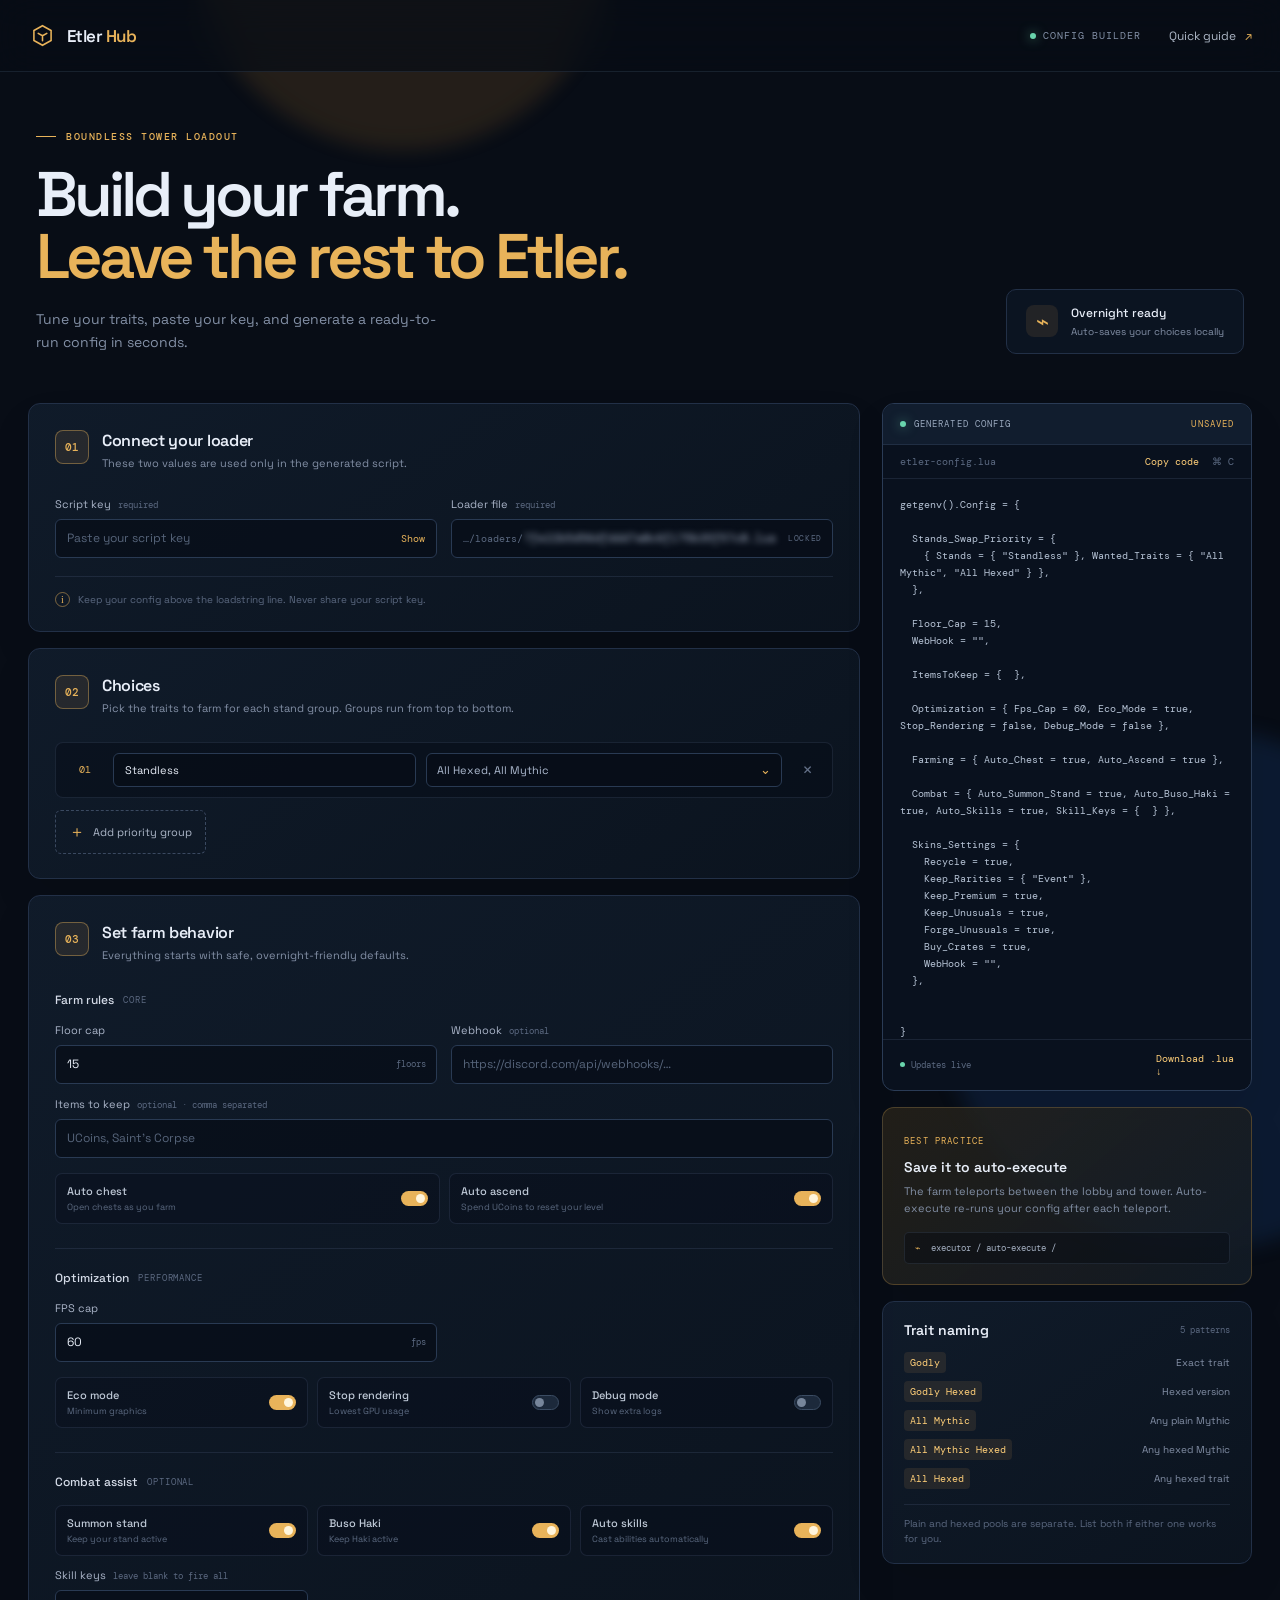
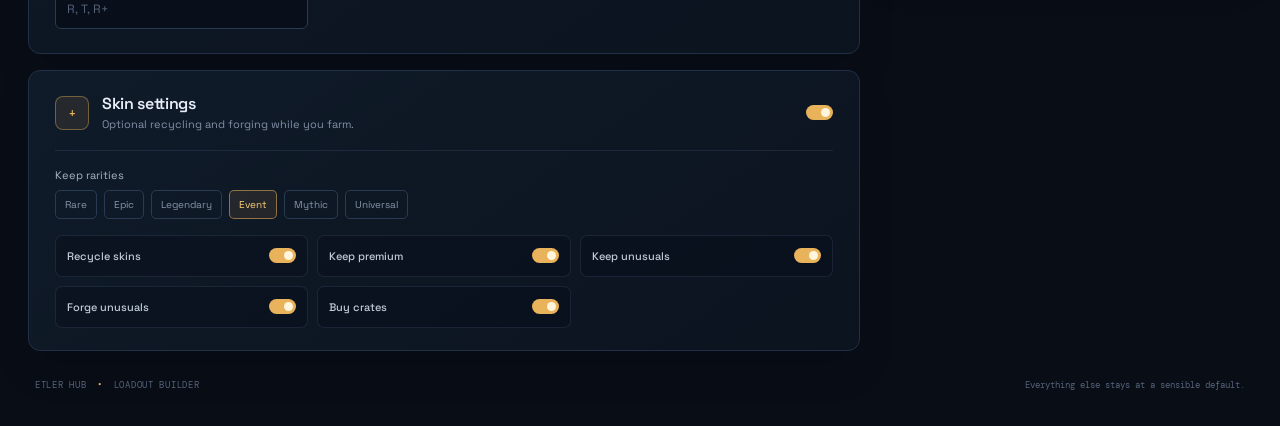
==== index.html @ 8c2c0290 "Add files via upload" ====
<!doctype html>
<html lang="en">
  <head>
    <meta charset="UTF-8" />
    <meta name="viewport" content="width=device-width, initial-scale=1.0" />
    <meta name="theme-color" content="#080d16" />
    <link rel="icon" href="data:image/svg+xml,%3Csvg xmlns='http://www.w3.org/2000/svg' viewBox='0 0 32 32'%3E%3Crect width='32' height='32' rx='8' fill='%23080d16'/%3E%3Cpath d='M16 4 27 10v12L16 28 5 22V10L16 4Z' fill='none' stroke='%23e8b35a' stroke-width='2'/%3E%3C/svg%3E" />
    <title>Etler Hub</title>
    <link rel="stylesheet" href="styles.css" />
  </head>
  <body>
    <div class="ambient ambient-one"></div>
    <div class="ambient ambient-two"></div>

    <header class="topbar">
      <a class="brand" href="#top" aria-label="Etler Hub home">
        <span class="brand-mark" aria-hidden="true">
          <svg viewBox="0 0 32 32" fill="none">
            <path d="M16 3.5 27 9.7v12.6L16 28.5 5 22.3V9.7L16 3.5Z" stroke="currentColor" stroke-width="2"/>
            <path d="m10.5 13.2 5.5 3.1 5.5-3.1M16 16.3v6.4" stroke="currentColor" stroke-width="2" stroke-linecap="round" stroke-linejoin="round"/>
          </svg>
        </span>
        <span>Etler <b>Hub</b></span>
      </a>
      <div class="topbar-right">
        <span class="status-dot"><i></i> CONFIG BUILDER</span>
        <a class="docs-link" href="#guide">Quick guide <span>↗</span></a>
      </div>
    </header>

    <main id="top" class="shell">
      <section class="hero">
        <div>
          <p class="eyebrow"><span></span> BOUNDLESS TOWER LOADOUT</p>
          <h1>Build your farm.<br /><em>Leave the rest to Etler.</em></h1>
          <p class="hero-copy">Tune your traits, paste your key, and generate a ready-to-run config in seconds.</p>
        </div>
        <div class="hero-badge">
          <div class="badge-icon">⌁</div>
          <div><strong>Overnight ready</strong><span>Auto-saves your choices locally</span></div>
        </div>
      </section>

      <div class="workspace-grid">
        <section class="builder-column" aria-label="Configuration builder">
          <div class="panel step-panel">
            <div class="panel-heading">
              <div class="step-number">01</div>
              <div><h2>Connect your loader</h2><p>These two values are used only in the generated script.</p></div>
            </div>
            <div class="field-grid">
              <label class="field">
                <span>Script key <small>required</small></span>
                <div class="input-wrap">
                  <input id="script-key" type="password" placeholder="Paste your script key" autocomplete="off" />
                  <button class="input-action" type="button" id="toggle-key" aria-label="Show script key">Show</button>
                </div>
              </label>
              <label class="field">
                <span>Loader file <small>required</small></span>
                <div class="input-wrap loader-input locked-loader" aria-label="Fixed loader file"><b>…/loaders/</b><span id="loader">7fe22b5d56dfddd7a0c6f175b35f57c0.lua</span><i>LOCKED</i></div>
              </label>
            </div>
            <div class="note-line"><span class="note-icon">i</span> Keep your config above the loadstring line. Never share your script key.</div>
          </div>

          <div class="panel step-panel">
            <div class="panel-heading">
              <div class="step-number">02</div>
              <div><h2>Choices</h2><p>Pick the traits to farm for each stand group. Groups run from top to bottom.</p></div>
            </div>
            <div id="priority-groups" class="priority-groups"></div>
            <button class="add-group" id="add-group" type="button"><span>＋</span> Add priority group</button>
          </div>

          <div class="panel step-panel">
            <div class="panel-heading">
              <div class="step-number">03</div>
              <div><h2>Set farm behavior</h2><p>Everything starts with safe, overnight-friendly defaults.</p></div>
            </div>

            <div class="setting-block">
              <div class="setting-title"><span>Farm rules</span><small>CORE</small></div>
              <div class="compact-fields">
                <label class="field"><span>Floor cap</span><div class="number-input"><input id="floor-cap" type="number" min="0" value="15" /><span>floors</span></div></label>
                <label class="field"><span>Webhook <small>optional</small></span><input id="webhook" type="url" placeholder="https://discord.com/api/webhooks/…" /></label>
              </div>
              <label class="field items-field"><span>Items to keep <small>optional · comma separated</small></span><input id="items-to-keep" type="text" placeholder="UCoins, Saint's Corpse" /></label>
              <div class="toggle-grid">
                <label class="toggle-row"><span><b>Auto chest</b><small>Open chests as you farm</small></span><input id="auto-chest" type="checkbox" checked /><i></i></label>
                <label class="toggle-row"><span><b>Auto ascend</b><small>Spend UCoins to reset your level</small></span><input id="auto-ascend" type="checkbox" checked /><i></i></label>
              </div>
            </div>

            <div class="setting-block split-setting">
              <div class="setting-title"><span>Optimization</span><small>PERFORMANCE</small></div>
              <div class="compact-fields three">
                <label class="field"><span>FPS cap</span><div class="number-input"><input id="fps-cap" type="number" min="1" max="240" value="60" /><span>fps</span></div></label>
              </div>
              <div class="toggle-grid three">
                <label class="toggle-row"><span><b>Eco mode</b><small>Minimum graphics</small></span><input id="eco-mode" type="checkbox" checked /><i></i></label>
                <label class="toggle-row"><span><b>Stop rendering</b><small>Lowest GPU usage</small></span><input id="stop-rendering" type="checkbox" /><i></i></label>
                <label class="toggle-row"><span><b>Debug mode</b><small>Show extra logs</small></span><input id="debug-mode" type="checkbox" /><i></i></label>
              </div>
            </div>

            <div class="setting-block split-setting">
              <div class="setting-title"><span>Combat assist</span><small>OPTIONAL</small></div>
              <div class="toggle-grid three">
                <label class="toggle-row"><span><b>Summon stand</b><small>Keep your stand active</small></span><input id="auto-summon" type="checkbox" checked /><i></i></label>
                <label class="toggle-row"><span><b>Buso Haki</b><small>Keep Haki active</small></span><input id="auto-buso" type="checkbox" checked /><i></i></label>
                <label class="toggle-row"><span><b>Auto skills</b><small>Cast abilities automatically</small></span><input id="auto-skills" type="checkbox" checked /><i></i></label>
              </div>
              <label class="field skill-keys"><span>Skill keys <small>leave blank to fire all</small></span><input id="skill-keys" type="text" placeholder="R, T, R+" /></label>
            </div>
          </div>

          <div class="panel skin-panel">
            <div class="panel-heading compact-heading">
              <div class="step-number">+</div>
              <div><h2>Skin settings</h2><p>Optional recycling and forging while you farm.</p></div>
              <label class="mini-toggle"><input id="skins-enabled" type="checkbox" checked /><i></i></label>
            </div>
            <div id="skin-options" class="skin-options">
              <div class="rarity-picker">
                <span class="picker-label">Keep rarities</span>
                <div class="rarity-list">
                  <label><input type="checkbox" value="Rare" />Rare</label>
                  <label><input type="checkbox" value="Epic" />Epic</label>
                  <label><input type="checkbox" value="Legendary" />Legendary</label>
                  <label class="checked"><input type="checkbox" value="Event" checked />Event</label>
                  <label><input type="checkbox" value="Mythic" />Mythic</label>
                  <label><input type="checkbox" value="Universal" />Universal</label>
                </div>
              </div>
              <div class="toggle-grid three skin-toggles">
                <label class="toggle-row"><span><b>Recycle skins</b></span><input id="recycle" type="checkbox" checked /><i></i></label>
                <label class="toggle-row"><span><b>Keep premium</b></span><input id="keep-premium" type="checkbox" checked /><i></i></label>
                <label class="toggle-row"><span><b>Keep unusuals</b></span><input id="keep-unusuals" type="checkbox" checked /><i></i></label>
                <label class="toggle-row"><span><b>Forge unusuals</b></span><input id="forge-unusuals" type="checkbox" checked /><i></i></label>
                <label class="toggle-row"><span><b>Buy crates</b></span><input id="buy-crates" type="checkbox" checked /><i></i></label>
              </div>
            </div>
          </div>
        </section>

        <aside class="output-column">
          <div class="code-card">
            <div class="code-card-top">
              <div><span class="live-dot"></span><span>GENERATED CONFIG</span></div>
              <span id="config-state" class="config-state">UNSAVED</span>
            </div>
            <div class="code-toolbar"><span>etler-config.lua</span><button id="copy-config" type="button">Copy code <span>⌘ C</span></button></div>
            <pre id="code-output" tabindex="0" aria-label="Generated Lua config"></pre>
            <div class="code-card-bottom"><span><i></i> Updates live</span><button id="download-config" type="button">Download .lua <span>↓</span></button></div>
          </div>

          <div class="tip-card">
            <span class="tip-label">BEST PRACTICE</span>
            <h3>Save it to auto-execute</h3>
            <p>The farm teleports between the lobby and tower. Auto-execute re-runs your config after each teleport.</p>
            <div class="tip-path"><span>⌁</span> executor / auto-execute /</div>
          </div>

          <div class="trait-card" id="guide">
            <div class="trait-card-heading"><h3>Trait naming</h3><span>5 patterns</span></div>
            <div class="trait-list">
              <div><code>Godly</code><span>Exact trait</span></div>
              <div><code>Godly Hexed</code><span>Hexed version</span></div>
              <div><code>All Mythic</code><span>Any plain Mythic</span></div>
              <div><code>All Mythic Hexed</code><span>Any hexed Mythic</span></div>
              <div><code>All Hexed</code><span>Any hexed trait</span></div>
            </div>
            <p class="trait-note">Plain and hexed pools are separate. List both if either one works for you.</p>
          </div>
        </aside>
      </div>

      <footer class="page-footer"><span>ETLER HUB <i>•</i> LOADOUT BUILDER</span><span>Everything else stays at a sensible default.</span></footer>
    </main>
    <div id="toast" class="toast" role="status">Copied to clipboard</div>
    <script type="module" src="app.js"></script>
  </body>
</html>
---- styles.css ----
@import url('https://fonts.googleapis.com/css2?family=DM+Mono:wght@400;500&family=Space+Grotesk:wght@400;500;600;700&display=swap');

:root {
  --bg: #080d16;
  --panel: rgba(15, 23, 36, .88);
  --panel-2: #111c2c;
  --line: #223047;
  --line-soft: rgba(115, 138, 171, .16);
  --text: #e8eef8;
  --muted: #8390a6;
  --dim: #5b6980;
  --accent: #e8b35a;
  --accent-bright: #ffcf79;
  --accent-wash: rgba(232, 179, 90, .1);
  --green: #69d4ac;
  --mono: 'DM Mono', monospace;
}

* { box-sizing: border-box; }
html { scroll-behavior: smooth; }
body {
  margin: 0;
  background: var(--bg);
  color: var(--text);
  font-family: 'Space Grotesk', sans-serif;
  min-width: 320px;
  overflow-x: hidden;
}
button, input { font: inherit; }
button { cursor: pointer; }
.ambient { position: fixed; pointer-events: none; border-radius: 50%; filter: blur(10px); opacity: .16; z-index: -1; }
.ambient-one { width: 420px; height: 420px; background: #b77b2b; top: -270px; left: 15%; }
.ambient-two { width: 520px; height: 520px; background: #163665; bottom: -350px; right: -180px; opacity: .35; }

.topbar { height: 72px; padding: 0 max(28px, calc((100vw - 1280px) / 2)); border-bottom: 1px solid var(--line-soft); display: flex; align-items: center; justify-content: space-between; background: rgba(8, 13, 22, .72); backdrop-filter: blur(18px); }
.brand { display: flex; gap: 10px; align-items: center; color: var(--text); text-decoration: none; font-size: 17px; font-weight: 600; letter-spacing: -.03em; }
.brand b { color: var(--accent); font-weight: 600; }
.brand-mark { width: 29px; height: 29px; display: grid; place-items: center; color: var(--accent); }
.brand-mark svg { width: 25px; height: 25px; }
.topbar-right { display: flex; align-items: center; gap: 28px; }
.status-dot, .docs-link { font-size: 10px; font-family: var(--mono); letter-spacing: .1em; color: var(--muted); }
.status-dot { display: flex; align-items: center; gap: 7px; }
.status-dot i, .live-dot { width: 6px; height: 6px; background: var(--green); border-radius: 50%; box-shadow: 0 0 12px rgba(105,212,172,.7); display: inline-block; }
.docs-link { color: #aeb8c7; letter-spacing: 0; text-decoration: none; font-family: inherit; font-size: 12px; }
.docs-link span { color: var(--accent); margin-left: 6px; }

.shell { max-width: 1280px; margin: 0 auto; padding: 58px 28px 35px; }
.hero { display: flex; align-items: flex-end; justify-content: space-between; gap: 35px; padding: 0 8px 49px; }
.eyebrow { font: 500 10px var(--mono); letter-spacing: .15em; color: var(--accent); margin: 0 0 20px; display: flex; align-items: center; gap: 10px; }
.eyebrow span { display: block; width: 20px; height: 1px; background: var(--accent); }
h1 { font-size: clamp(38px, 5vw, 63px); line-height: .99; margin: 0; letter-spacing: -.065em; font-weight: 600; }
h1 em { color: var(--accent); font-style: normal; }
.hero-copy { color: var(--muted); max-width: 420px; font-size: 14px; line-height: 1.65; margin: 20px 0 0; }
.hero-badge { display: flex; align-items: center; gap: 13px; padding: 15px 19px; border: 1px solid var(--line); background: rgba(17,28,44,.52); border-radius: 10px; min-width: 220px; }
.hero-badge .badge-icon { width: 32px; height: 32px; border-radius: 8px; background: var(--accent-wash); color: var(--accent); display: grid; place-items: center; font-size: 22px; }
.hero-badge strong, .hero-badge span { display: block; }
.hero-badge strong { font-size: 12px; font-weight: 500; }
.hero-badge span { color: var(--muted); font-size: 10px; margin-top: 4px; }

.workspace-grid { display: grid; grid-template-columns: minmax(0, 1fr) 370px; align-items: start; gap: 22px; }
.builder-column { display: flex; flex-direction: column; gap: 16px; min-width: 0; }
.output-column { position: sticky; top: 20px; display: flex; flex-direction: column; gap: 16px; min-width: 0; }
.panel, .code-card, .tip-card, .trait-card { border: 1px solid var(--line); background: linear-gradient(145deg, rgba(17,28,44,.92), rgba(12,20,32,.92)); border-radius: 12px; box-shadow: 0 20px 40px rgba(0,0,0,.08); }
.step-panel { padding: 26px 26px 24px; }
.panel-heading { display: flex; align-items: flex-start; gap: 13px; margin-bottom: 25px; }
.panel-heading h2 { margin: 0; font-size: 16px; letter-spacing: -.02em; font-weight: 600; }
.panel-heading p { color: var(--muted); font-size: 11px; margin: 5px 0 0; line-height: 1.45; }
.step-number { min-width: 34px; height: 34px; border-radius: 8px; border: 1px solid rgba(232,179,90,.4); color: var(--accent); background: var(--accent-wash); display: grid; place-items: center; font: 500 11px var(--mono); }
.field-grid, .compact-fields { display: grid; grid-template-columns: 1fr 1fr; gap: 14px; }
.field { display: block; min-width: 0; }
.field > span, .picker-label { display: block; color: #aab5c8; font-size: 11px; margin-bottom: 8px; }
.field small { color: var(--dim); font-size: 9px; margin-left: 4px; font-family: var(--mono); }
input[type=text], input[type=password], input[type=url], input[type=number] { width: 100%; height: 39px; color: var(--text); border: 1px solid #293a53; outline: none; border-radius: 6px; padding: 0 11px; font-size: 12px; background: rgba(7, 13, 23, .68); transition: border .2s, box-shadow .2s; }
input::placeholder { color: #56647a; }
input:focus { border-color: rgba(232,179,90,.7); box-shadow: 0 0 0 3px rgba(232,179,90,.08); }
.input-wrap { position: relative; display: flex; align-items: center; }
.input-wrap input { padding-right: 52px; }
.input-action { position: absolute; right: 7px; border: 0; background: none; color: var(--accent); font: 10px var(--mono); padding: 5px; }
.loader-input { color: var(--dim); font: 10px var(--mono); border: 1px solid #293a53; background: rgba(7,13,23,.68); border-radius: 6px; height: 39px; padding-left: 11px; gap: 1px; overflow: hidden; }
.loader-input b { flex: 0 0 auto; font-weight: 400; }
.loader-input span { color: #aebbd0; font-size: 11px; white-space: nowrap; min-width: 0; overflow: hidden; text-overflow: ellipsis; filter: blur(3px); user-select: none; }
.loader-input i { margin-left: auto; margin-right: 10px; flex: 0 0 auto; color: var(--dim); font: 8px var(--mono); font-style: normal; letter-spacing: .08em; user-select: none; }
.locked-loader { user-select: none; }
.note-line { margin-top: 18px; padding-top: 15px; border-top: 1px solid var(--line-soft); color: var(--dim); font-size: 10px; display: flex; gap: 8px; align-items: center; }
.note-icon { width: 15px; height: 15px; color: var(--accent); border: 1px solid rgba(232,179,90,.5); border-radius: 50%; display: inline-grid; place-items: center; font: 10px Georgia; flex: 0 0 auto; }

.priority-groups { display: flex; flex-direction: column; gap: 9px; }
.priority-row { position: relative; display: grid; grid-template-columns: 37px minmax(120px, .85fr) minmax(180px, 1fr) 30px; gap: 10px; align-items: center; padding: 10px; background: rgba(6, 12, 21, .45); border: 1px solid var(--line-soft); border-radius: 8px; }
.group-index { font: 10px var(--mono); color: var(--accent); text-align: center; }
.priority-row input { height: 34px; font-size: 11px; }
.trait-picker { position: relative; min-width: 0; }
.trait-trigger { width: 100%; height: 34px; display: flex; align-items: center; justify-content: space-between; gap: 8px; border: 1px solid #293a53; color: #aebbd0; background: rgba(7,13,23,.68); border-radius: 6px; padding: 0 10px; font-size: 11px; text-align: left; overflow: hidden; }
.trait-trigger:hover, .trait-picker.open .trait-trigger { border-color: rgba(232,179,90,.7); }
.trait-summary { min-width: 0; overflow: hidden; text-overflow: ellipsis; white-space: nowrap; }
.trait-summary.placeholder { color: #56647a; }
.trait-chevron { color: var(--accent); font-size: 13px; flex: 0 0 auto; }
.trait-menu { display: none; position: absolute; z-index: 20; top: calc(100% + 7px); left: 0; width: min(390px, calc(100vw - 60px)); padding: 10px; border: 1px solid #3b4d67; border-radius: 8px; background: #101b2a; box-shadow: 0 18px 40px rgba(0,0,0,.45); }
.trait-picker.open .trait-menu { display: block; }
.trait-menu-heading { color: var(--dim); font: 9px var(--mono); letter-spacing: .1em; padding: 0 2px 8px; border-bottom: 1px solid var(--line-soft); }
.trait-options { display: grid; grid-template-columns: 1fr 1fr; gap: 4px; max-height: 275px; overflow-y: auto; padding-top: 8px; scrollbar-width: thin; scrollbar-color: #33465f transparent; }
.trait-option { display: flex; align-items: center; gap: 7px; min-width: 0; padding: 5px 5px; border-radius: 4px; cursor: pointer; }
.trait-option:hover { background: rgba(255,255,255,.05); }
.trait-option input { width: 12px; height: 12px; margin: 0; accent-color: var(--accent); flex: 0 0 auto; }
.trait-option span { font: 10px var(--mono); white-space: nowrap; overflow: hidden; text-overflow: ellipsis; }
.trait-option.tier-one span { color: rgb(63, 37, 94); }
.trait-option.tier-two span { color: rgb(216, 128, 66); }
.trait-option.tier-three span { color: rgb(193, 76, 13); }
.trait-option.tier-one input { accent-color: rgb(126, 81, 182); }
.trait-option.tier-two input { accent-color: rgb(216, 128, 66); }
.trait-option.tier-three input { accent-color: rgb(193, 76, 13); }
.remove-group { color: #647189; background: transparent; border: 0; font-size: 18px; line-height: 1; padding: 5px; }
.remove-group:hover { color: #e6807d; }
.add-group { margin-top: 12px; border: 1px dashed #3a4960; color: #aeb9ca; background: transparent; border-radius: 6px; padding: 10px 13px; font-size: 11px; transition: .2s; }
.add-group:hover { border-color: var(--accent); color: var(--accent); background: var(--accent-wash); }
.add-group span { font-size: 16px; vertical-align: -1px; color: var(--accent); margin-right: 5px; }

.setting-block { padding-top: 3px; }
.setting-block + .setting-block { border-top: 1px solid var(--line-soft); margin-top: 24px; padding-top: 21px; }
.setting-title { display: flex; align-items: center; gap: 9px; margin-bottom: 15px; color: #d5dce8; font-size: 12px; font-weight: 500; }
.setting-title small { font: 9px var(--mono); color: var(--dim); letter-spacing: .1em; }
.number-input { position: relative; }
.number-input input { padding-right: 52px; }
.number-input span { color: var(--dim); font: 9px var(--mono); position: absolute; right: 11px; top: 13px; }
.items-field { margin-top: 13px; }
.toggle-grid { display: grid; grid-template-columns: 1fr 1fr; gap: 9px; margin-top: 15px; }
.toggle-grid.three { grid-template-columns: repeat(3, 1fr); }
.toggle-row { display: flex; align-items: center; justify-content: space-between; gap: 12px; min-height: 51px; padding: 9px 11px; border: 1px solid var(--line-soft); border-radius: 7px; background: rgba(7,13,23,.35); cursor: pointer; }
.toggle-row span { min-width: 0; }
.toggle-row b, .toggle-row small { display: block; }
.toggle-row b { font-weight: 500; font-size: 11px; color: #bfc9d7; white-space: nowrap; }
.toggle-row small { color: var(--dim); font-size: 9px; margin-top: 3px; white-space: nowrap; }
.toggle-row input, .mini-toggle input { display: none; }
.toggle-row i, .mini-toggle i { width: 27px; height: 15px; border-radius: 20px; border: 1px solid #3b4c63; background: #1c293b; position: relative; transition: .2s; flex: 0 0 auto; }
.toggle-row i:after, .mini-toggle i:after { content: ''; width: 9px; height: 9px; border-radius: 50%; background: #77869b; position: absolute; top: 2px; left: 2px; transition: .2s; }
.toggle-row input:checked + i, .mini-toggle input:checked + i { border-color: rgba(232,179,90,.7); background: var(--accent); }
.toggle-row input:checked + i:after, .mini-toggle input:checked + i:after { background: #fff5dc; left: 14px; }
.skill-keys { width: calc(33.333% - 6px); margin-top: 12px; }

.compact-heading { margin-bottom: 17px; align-items: center; }
.compact-heading p { margin-top: 3px; }
.compact-heading .mini-toggle { margin-left: auto; display: flex; }
.skin-panel { padding: 22px 26px; }
.skin-options { border-top: 1px solid var(--line-soft); padding-top: 17px; }
.rarity-list { display: flex; flex-wrap: wrap; gap: 7px; }
.rarity-list label { color: #8794a8; font-size: 10px; border: 1px solid #293a53; padding: 7px 9px; border-radius: 5px; cursor: pointer; transition: .2s; }
.rarity-list label:has(input:checked) { border-color: rgba(232,179,90,.55); color: var(--accent-bright); background: var(--accent-wash); }
.rarity-list input { display: none; }
.skin-toggles { margin-top: 16px; }
.skin-toggles .toggle-row { min-height: 42px; }

.code-card { overflow: hidden; background: #09111e; border-color: #2a3b55; }
.code-card-top, .code-toolbar, .code-card-bottom { display: flex; align-items: center; justify-content: space-between; }
.code-card-top { padding: 14px 17px; background: #111d2e; border-bottom: 1px solid var(--line-soft); font: 9px var(--mono); letter-spacing: .12em; color: #9aa9be; }
.code-card-top > div { display: flex; align-items: center; gap: 8px; }
.config-state { color: var(--accent); }
.code-toolbar { padding: 10px 17px; font: 10px var(--mono); color: var(--dim); border-bottom: 1px solid var(--line-soft); }
.code-toolbar button, .code-card-bottom button { background: transparent; border: 0; color: var(--accent-bright); font: 10px var(--mono); padding: 0; }
.code-toolbar button span { color: var(--dim); margin-left: 7px; }
pre { margin: 0; padding: 17px; min-height: 430px; max-height: 560px; overflow: auto; color: #b6c3d5; font: 10px/1.7 var(--mono); white-space: pre-wrap; word-break: break-word; scrollbar-width: thin; scrollbar-color: #33465f transparent; }
.code-card-bottom { padding: 12px 17px; border-top: 1px solid var(--line-soft); color: var(--dim); font: 9px var(--mono); }
.code-card-bottom span:first-child { display: flex; align-items: center; gap: 6px; }
.code-card-bottom i { display: inline-block; width: 5px; height: 5px; border-radius: 50%; background: var(--green); }
.tip-card { padding: 20px 21px; background: linear-gradient(140deg, rgba(40,35,25,.8), rgba(18,27,38,.9)); border-color: rgba(232,179,90,.24); }
.tip-label { color: var(--accent); font: 9px var(--mono); letter-spacing: .13em; }
.tip-card h3, .trait-card h3 { margin: 9px 0 7px; font-size: 14px; font-weight: 600; }
.tip-card p { color: var(--muted); line-height: 1.55; font-size: 11px; margin: 0; }
.tip-path { margin-top: 15px; padding: 9px 10px; background: rgba(3, 8, 15, .35); border: 1px solid var(--line-soft); border-radius: 5px; color: #a6b2c4; font: 9px var(--mono); }
.tip-path span { color: var(--accent); margin-right: 6px; }
.trait-card { padding: 19px 21px 17px; }
.trait-card-heading { display: flex; align-items: center; justify-content: space-between; }
.trait-card-heading h3 { margin: 0; }
.trait-card-heading > span { color: var(--dim); font: 9px var(--mono); }
.trait-list { margin-top: 13px; display: flex; flex-direction: column; gap: 8px; }
.trait-list > div { display: flex; align-items: center; justify-content: space-between; gap: 12px; }
code { color: var(--accent-bright); background: var(--accent-wash); border-radius: 4px; padding: 4px 6px; font: 10px var(--mono); }
.trait-list span { color: var(--muted); font-size: 10px; text-align: right; }
.trait-note { border-top: 1px solid var(--line-soft); padding-top: 12px; margin: 15px 0 0; color: var(--dim); font-size: 10px; line-height: 1.45; }
.page-footer { display: flex; justify-content: space-between; margin: 28px 7px 0; color: #56647a; font: 9px var(--mono); letter-spacing: .08em; }
.page-footer i { color: var(--accent); font-style: normal; margin: 0 5px; }
.page-footer span:last-child { letter-spacing: 0; }
.toast { position: fixed; bottom: 25px; left: 50%; transform: translate(-50%, 20px); background: #e8b35a; color: #1d160b; border-radius: 5px; padding: 10px 15px; font: 11px var(--mono); opacity: 0; pointer-events: none; transition: .25s; box-shadow: 0 10px 30px rgba(0,0,0,.3); }
.toast.show { opacity: 1; transform: translate(-50%, 0); }

@media (max-width: 1050px) {
  .workspace-grid { grid-template-columns: minmax(0, 1fr) 320px; }
  .toggle-grid.three { grid-template-columns: 1fr 1fr; }
  .skill-keys { width: 50%; }
}
@media (max-width: 800px) {
  .shell { padding-top: 38px; }
  .hero { align-items: flex-start; flex-direction: column; padding-bottom: 32px; }
  .hero-badge { margin-top: -8px; }
  .workspace-grid { grid-template-columns: 1fr; }
  .output-column { position: static; grid-row: 1; }
  .code-card { order: 0; }
  pre { min-height: 300px; max-height: 420px; }
  .tip-card, .trait-card { display: none; }
}
@media (max-width: 560px) {
  .topbar { padding: 0 17px; height: 62px; }
  .topbar-right .status-dot { display: none; }
  .shell { padding: 30px 14px; }
  .hero { padding-left: 3px; }
  h1 { font-size: 41px; }
  .step-panel, .skin-panel { padding: 20px 17px; }
  .field-grid, .compact-fields { grid-template-columns: 1fr; }
  .priority-row { grid-template-columns: 28px 1fr 27px; }
  .priority-row .trait-picker { grid-column: 2 / 3; }
  .priority-row .remove-group { grid-column: 3; grid-row: 1 / 3; }
  .toggle-grid, .toggle-grid.three { grid-template-columns: 1fr; }
  .skill-keys { width: 100%; }
  .page-footer { flex-direction: column; gap: 7px; }
}
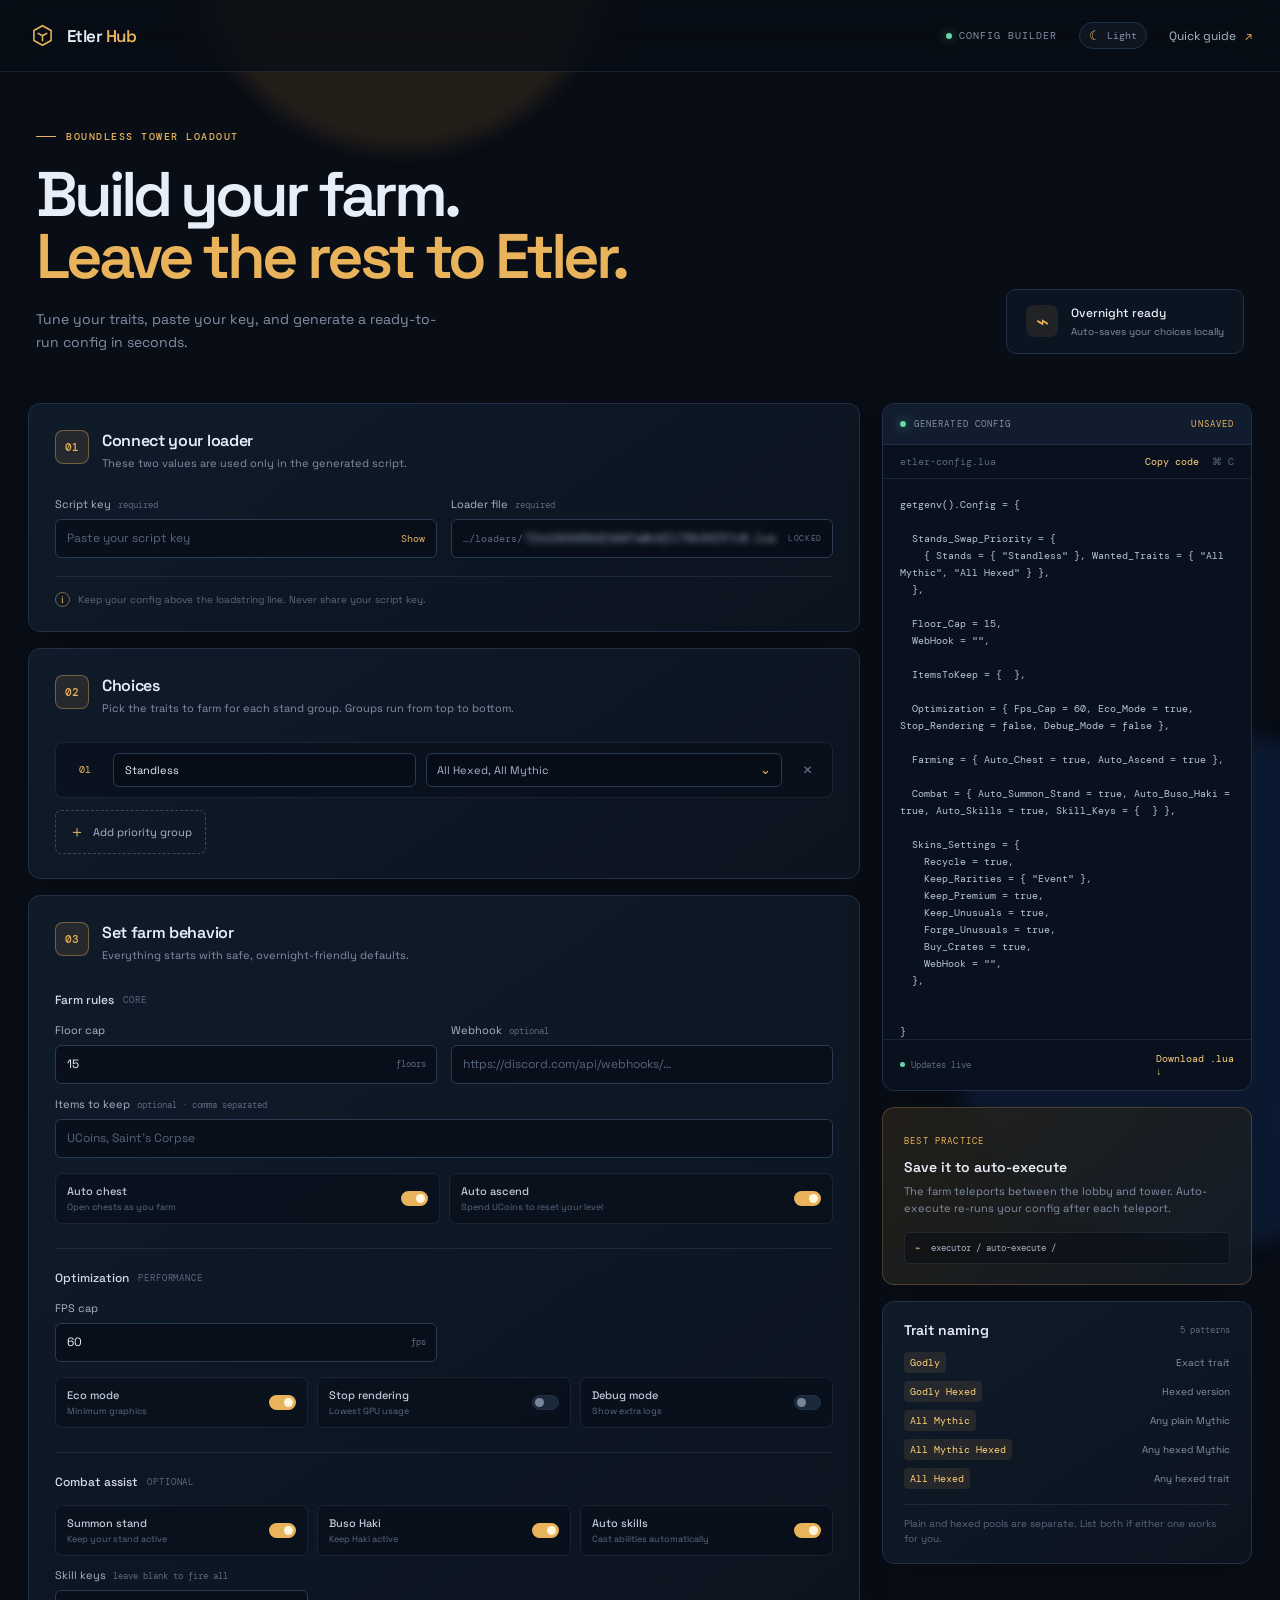
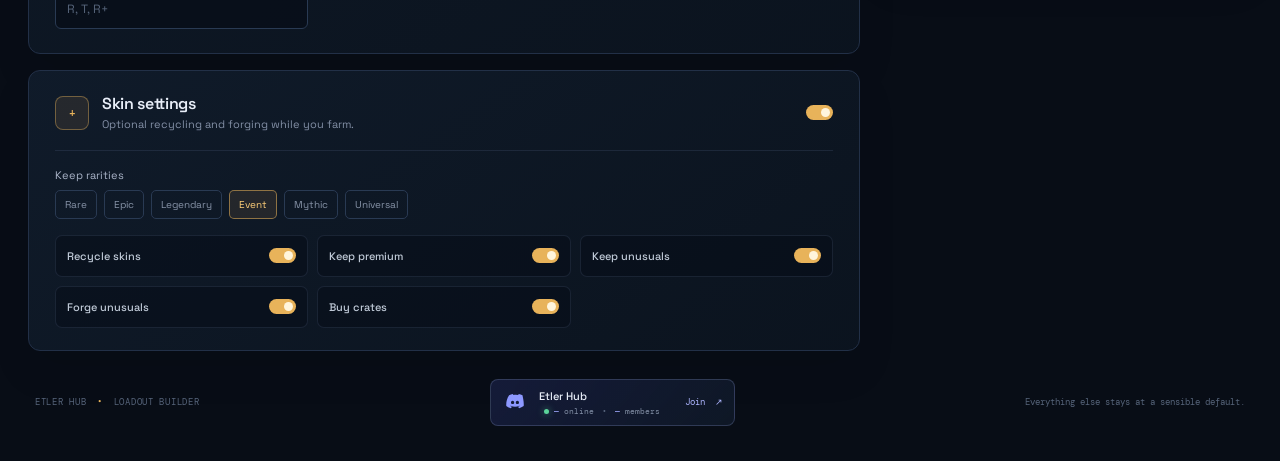
==== commit 14d82190: "Add files via upload" ====
--- a/index.html
+++ b/index.html
@@ -1,14 +1,19 @@
 <!doctype html>
-<html lang="en">
+<html lang="en" data-theme="dark">
   <head>
     <meta charset="UTF-8" />
     <meta name="viewport" content="width=device-width, initial-scale=1.0" />
     <meta name="theme-color" content="#080d16" />
+    <script>
+      try {
+        document.documentElement.dataset.theme = localStorage.getItem('etler-hub-theme') === 'light' ? 'light' : 'dark';
+      } catch {}
+    </script>
     <link rel="icon" href="data:image/svg+xml,%3Csvg xmlns='http://www.w3.org/2000/svg' viewBox='0 0 32 32'%3E%3Crect width='32' height='32' rx='8' fill='%23080d16'/%3E%3Cpath d='M16 4 27 10v12L16 28 5 22V10L16 4Z' fill='none' stroke='%23e8b35a' stroke-width='2'/%3E%3C/svg%3E" />
     <title>Etler Hub</title>
     <link rel="stylesheet" href="styles.css" />
   </head>
-  <body>
+  <body onload="import('./app.js')">
     <div class="ambient ambient-one"></div>
     <div class="ambient ambient-two"></div>
 
@@ -24,6 +29,9 @@
       </a>
       <div class="topbar-right">
         <span class="status-dot"><i></i> CONFIG BUILDER</span>
+        <button class="theme-toggle" id="theme-toggle" type="button" aria-label="Switch to light mode" title="Switch to light mode">
+          <span class="theme-glyph" id="theme-glyph" aria-hidden="true">☾</span><span id="theme-label">Light</span>
+        </button>
         <a class="docs-link" href="#guide">Quick guide <span>↗</span></a>
       </div>
     </header>
@@ -176,9 +184,18 @@
         </aside>
       </div>
 
-      <footer class="page-footer"><span>ETLER HUB <i>•</i> LOADOUT BUILDER</span><span>Everything else stays at a sensible default.</span></footer>
+      <footer class="page-footer">
+        <span>ETLER HUB <i>•</i> LOADOUT BUILDER</span>
+        <a class="discord-card" href="https://discord.gg/sDwYt2YUWt" target="_blank" rel="noopener noreferrer" aria-label="Join the Etler Hub Discord server">
+          <span class="discord-mark" aria-hidden="true">
+            <svg viewBox="0 0 24 24" fill="none"><path d="M19.5 5.2A16.2 16.2 0 0 0 15.7 4l-.5 1a14.8 14.8 0 0 0-2.4-.2c-.8 0-1.6.1-2.4.2l-.5-1c-1.3.3-2.6.7-3.8 1.2C3.7 8.9 3 12.5 3.3 16c1.5 1.1 3 1.8 4.6 2.2l1.1-1.4c-.6-.2-1.2-.5-1.7-.8l.4-.3c1.3.6 2.8 1 4.3 1s3-.4 4.3-1l.4.3c-.5.3-1.1.6-1.7.8l1.1 1.4c1.6-.4 3.1-1.1 4.6-2.2.4-4.1-.7-7.7-1.2-10.8ZM9.6 14.1c-.9 0-1.6-.8-1.6-1.7s.7-1.7 1.6-1.7 1.6.8 1.6 1.7-.7 1.7-1.6 1.7Zm4.8 0c-.9 0-1.6-.8-1.6-1.7s.7-1.7 1.6-1.7 1.6.8 1.6 1.7-.7 1.7-1.6 1.7Z" fill="currentColor"/></svg>
+          </span>
+          <span class="discord-copy"><strong id="discord-name">Etler Hub</strong><span><i class="discord-online-dot"></i><b id="discord-online">—</b> online <em>•</em> <b id="discord-members">—</b> members</span></span>
+          <span class="discord-join">Join <span>↗</span></span>
+        </a>
+        <span>Everything else stays at a sensible default.</span>
+      </footer>
     </main>
     <div id="toast" class="toast" role="status">Copied to clipboard</div>
-    <script type="module" src="app.js"></script>
   </body>
 </html>
--- a/styles.css
+++ b/styles.css
@@ -1,6 +1,7 @@
 @import url('https://fonts.googleapis.com/css2?family=DM+Mono:wght@400;500&family=Space+Grotesk:wght@400;500;600;700&display=swap');
 
 :root {
+  color-scheme: dark;
   --bg: #080d16;
   --panel: rgba(15, 23, 36, .88);
   --panel-2: #111c2c;
@@ -14,6 +15,54 @@
   --accent-wash: rgba(232, 179, 90, .1);
   --green: #69d4ac;
   --mono: 'DM Mono', monospace;
+  --topbar-bg: rgba(8, 13, 22, .72);
+  --panel-gradient: linear-gradient(145deg, rgba(17,28,44,.92), rgba(12,20,32,.92));
+  --input-bg: rgba(7, 13, 23, .68);
+  --input-border: #293a53;
+  --row-bg: rgba(6, 12, 21, .45);
+  --toggle-bg: #1c293b;
+  --label: #aab5c8;
+  --subtle-text: #bfc9d7;
+  --placeholder: #56647a;
+  --menu-bg: #101b2a;
+  --code-bg: #09111e;
+  --code-top: #111d2e;
+  --code-text: #b6c3d5;
+  --tip-gradient: linear-gradient(140deg, rgba(40,35,25,.8), rgba(18,27,38,.9));
+  --tip-path-bg: rgba(3, 8, 15, .35);
+  --shadow: rgba(0, 0, 0, .08);
+}
+
+:root[data-theme="light"] {
+  color-scheme: light;
+  --bg: #f4f7fb;
+  --panel: rgba(255, 255, 255, .92);
+  --panel-2: #ffffff;
+  --line: #d8e0eb;
+  --line-soft: rgba(87, 106, 135, .17);
+  --text: #172235;
+  --muted: #60708a;
+  --dim: #7b8799;
+  --accent: #ae6d12;
+  --accent-bright: #925708;
+  --accent-wash: rgba(174, 109, 18, .1);
+  --green: #23956f;
+  --topbar-bg: rgba(244, 247, 251, .8);
+  --panel-gradient: linear-gradient(145deg, rgba(255,255,255,.98), rgba(246,249,253,.96));
+  --input-bg: rgba(249, 251, 254, .96);
+  --input-border: #c5d0df;
+  --row-bg: rgba(232, 238, 247, .56);
+  --toggle-bg: #e2e8f1;
+  --label: #52627a;
+  --subtle-text: #43536b;
+  --placeholder: #8995a7;
+  --menu-bg: #ffffff;
+  --code-bg: #f8fafd;
+  --code-top: #edf2f8;
+  --code-text: #44546d;
+  --tip-gradient: linear-gradient(140deg, rgba(255,249,236,.96), rgba(244,248,252,.98));
+  --tip-path-bg: rgba(232, 238, 247, .6);
+  --shadow: rgba(63, 82, 111, .1);
 }
 
 * { box-sizing: border-box; }
@@ -32,12 +81,15 @@
 .ambient-one { width: 420px; height: 420px; background: #b77b2b; top: -270px; left: 15%; }
 .ambient-two { width: 520px; height: 520px; background: #163665; bottom: -350px; right: -180px; opacity: .35; }
 
-.topbar { height: 72px; padding: 0 max(28px, calc((100vw - 1280px) / 2)); border-bottom: 1px solid var(--line-soft); display: flex; align-items: center; justify-content: space-between; background: rgba(8, 13, 22, .72); backdrop-filter: blur(18px); }
+.topbar { height: 72px; padding: 0 max(28px, calc((100vw - 1280px) / 2)); border-bottom: 1px solid var(--line-soft); display: flex; align-items: center; justify-content: space-between; background: var(--topbar-bg); backdrop-filter: blur(18px); }
 .brand { display: flex; gap: 10px; align-items: center; color: var(--text); text-decoration: none; font-size: 17px; font-weight: 600; letter-spacing: -.03em; }
 .brand b { color: var(--accent); font-weight: 600; }
 .brand-mark { width: 29px; height: 29px; display: grid; place-items: center; color: var(--accent); }
 .brand-mark svg { width: 25px; height: 25px; }
-.topbar-right { display: flex; align-items: center; gap: 28px; }
+.topbar-right { display: flex; align-items: center; gap: 22px; }
+.theme-toggle { display: inline-flex; align-items: center; gap: 6px; border: 1px solid var(--line); border-radius: 999px; padding: 6px 9px; color: var(--muted); background: var(--panel); font: 10px var(--mono); transition: .2s; }
+.theme-toggle:hover { border-color: var(--accent); color: var(--accent); }
+.theme-glyph { color: var(--accent); font-size: 13px; line-height: 1; }
 .status-dot, .docs-link { font-size: 10px; font-family: var(--mono); letter-spacing: .1em; color: var(--muted); }
 .status-dot { display: flex; align-items: center; gap: 7px; }
 .status-dot i, .live-dot { width: 6px; height: 6px; background: var(--green); border-radius: 50%; box-shadow: 0 0 12px rgba(105,212,172,.7); display: inline-block; }
@@ -60,7 +112,7 @@
 .workspace-grid { display: grid; grid-template-columns: minmax(0, 1fr) 370px; align-items: start; gap: 22px; }
 .builder-column { display: flex; flex-direction: column; gap: 16px; min-width: 0; }
 .output-column { position: sticky; top: 20px; display: flex; flex-direction: column; gap: 16px; min-width: 0; }
-.panel, .code-card, .tip-card, .trait-card { border: 1px solid var(--line); background: linear-gradient(145deg, rgba(17,28,44,.92), rgba(12,20,32,.92)); border-radius: 12px; box-shadow: 0 20px 40px rgba(0,0,0,.08); }
+.panel, .code-card, .tip-card, .trait-card { border: 1px solid var(--line); background: var(--panel-gradient); border-radius: 12px; box-shadow: 0 20px 40px var(--shadow); }
 .step-panel { padding: 26px 26px 24px; }
 .panel-heading { display: flex; align-items: flex-start; gap: 13px; margin-bottom: 25px; }
 .panel-heading h2 { margin: 0; font-size: 16px; letter-spacing: -.02em; font-weight: 600; }
@@ -68,15 +120,15 @@
 .step-number { min-width: 34px; height: 34px; border-radius: 8px; border: 1px solid rgba(232,179,90,.4); color: var(--accent); background: var(--accent-wash); display: grid; place-items: center; font: 500 11px var(--mono); }
 .field-grid, .compact-fields { display: grid; grid-template-columns: 1fr 1fr; gap: 14px; }
 .field { display: block; min-width: 0; }
-.field > span, .picker-label { display: block; color: #aab5c8; font-size: 11px; margin-bottom: 8px; }
+.field > span, .picker-label { display: block; color: var(--label); font-size: 11px; margin-bottom: 8px; }
 .field small { color: var(--dim); font-size: 9px; margin-left: 4px; font-family: var(--mono); }
-input[type=text], input[type=password], input[type=url], input[type=number] { width: 100%; height: 39px; color: var(--text); border: 1px solid #293a53; outline: none; border-radius: 6px; padding: 0 11px; font-size: 12px; background: rgba(7, 13, 23, .68); transition: border .2s, box-shadow .2s; }
-input::placeholder { color: #56647a; }
+input[type=text], input[type=password], input[type=url], input[type=number] { width: 100%; height: 39px; color: var(--text); border: 1px solid var(--input-border); outline: none; border-radius: 6px; padding: 0 11px; font-size: 12px; background: var(--input-bg); transition: border .2s, box-shadow .2s; }
+input::placeholder { color: var(--placeholder); }
 input:focus { border-color: rgba(232,179,90,.7); box-shadow: 0 0 0 3px rgba(232,179,90,.08); }
 .input-wrap { position: relative; display: flex; align-items: center; }
 .input-wrap input { padding-right: 52px; }
 .input-action { position: absolute; right: 7px; border: 0; background: none; color: var(--accent); font: 10px var(--mono); padding: 5px; }
-.loader-input { color: var(--dim); font: 10px var(--mono); border: 1px solid #293a53; background: rgba(7,13,23,.68); border-radius: 6px; height: 39px; padding-left: 11px; gap: 1px; overflow: hidden; }
+.loader-input { color: var(--dim); font: 10px var(--mono); border: 1px solid var(--input-border); background: var(--input-bg); border-radius: 6px; height: 39px; padding-left: 11px; gap: 1px; overflow: hidden; }
 .loader-input b { flex: 0 0 auto; font-weight: 400; }
 .loader-input span { color: #aebbd0; font-size: 11px; white-space: nowrap; min-width: 0; overflow: hidden; text-overflow: ellipsis; filter: blur(3px); user-select: none; }
 .loader-input i { margin-left: auto; margin-right: 10px; flex: 0 0 auto; color: var(--dim); font: 8px var(--mono); font-style: normal; letter-spacing: .08em; user-select: none; }
@@ -85,16 +137,16 @@
 .note-icon { width: 15px; height: 15px; color: var(--accent); border: 1px solid rgba(232,179,90,.5); border-radius: 50%; display: inline-grid; place-items: center; font: 10px Georgia; flex: 0 0 auto; }
 
 .priority-groups { display: flex; flex-direction: column; gap: 9px; }
-.priority-row { position: relative; display: grid; grid-template-columns: 37px minmax(120px, .85fr) minmax(180px, 1fr) 30px; gap: 10px; align-items: center; padding: 10px; background: rgba(6, 12, 21, .45); border: 1px solid var(--line-soft); border-radius: 8px; }
+.priority-row { position: relative; display: grid; grid-template-columns: 37px minmax(120px, .85fr) minmax(180px, 1fr) 30px; gap: 10px; align-items: center; padding: 10px; background: var(--row-bg); border: 1px solid var(--line-soft); border-radius: 8px; }
 .group-index { font: 10px var(--mono); color: var(--accent); text-align: center; }
 .priority-row input { height: 34px; font-size: 11px; }
 .trait-picker { position: relative; min-width: 0; }
-.trait-trigger { width: 100%; height: 34px; display: flex; align-items: center; justify-content: space-between; gap: 8px; border: 1px solid #293a53; color: #aebbd0; background: rgba(7,13,23,.68); border-radius: 6px; padding: 0 10px; font-size: 11px; text-align: left; overflow: hidden; }
+.trait-trigger { width: 100%; height: 34px; display: flex; align-items: center; justify-content: space-between; gap: 8px; border: 1px solid var(--input-border); color: var(--label); background: var(--input-bg); border-radius: 6px; padding: 0 10px; font-size: 11px; text-align: left; overflow: hidden; }
 .trait-trigger:hover, .trait-picker.open .trait-trigger { border-color: rgba(232,179,90,.7); }
 .trait-summary { min-width: 0; overflow: hidden; text-overflow: ellipsis; white-space: nowrap; }
 .trait-summary.placeholder { color: #56647a; }
 .trait-chevron { color: var(--accent); font-size: 13px; flex: 0 0 auto; }
-.trait-menu { display: none; position: absolute; z-index: 20; top: calc(100% + 7px); left: 0; width: min(390px, calc(100vw - 60px)); padding: 10px; border: 1px solid #3b4d67; border-radius: 8px; background: #101b2a; box-shadow: 0 18px 40px rgba(0,0,0,.45); }
+.trait-menu { display: none; position: absolute; z-index: 20; top: calc(100% + 7px); left: 0; width: min(390px, calc(100vw - 60px)); padding: 10px; border: 1px solid var(--line); border-radius: 8px; background: var(--menu-bg); box-shadow: 0 18px 40px rgba(0,0,0,.18); }
 .trait-picker.open .trait-menu { display: block; }
 .trait-menu-heading { color: var(--dim); font: 9px var(--mono); letter-spacing: .1em; padding: 0 2px 8px; border-bottom: 1px solid var(--line-soft); }
 .trait-options { display: grid; grid-template-columns: 1fr 1fr; gap: 4px; max-height: 275px; overflow-y: auto; padding-top: 8px; scrollbar-width: thin; scrollbar-color: #33465f transparent; }
@@ -124,13 +176,13 @@
 .items-field { margin-top: 13px; }
 .toggle-grid { display: grid; grid-template-columns: 1fr 1fr; gap: 9px; margin-top: 15px; }
 .toggle-grid.three { grid-template-columns: repeat(3, 1fr); }
-.toggle-row { display: flex; align-items: center; justify-content: space-between; gap: 12px; min-height: 51px; padding: 9px 11px; border: 1px solid var(--line-soft); border-radius: 7px; background: rgba(7,13,23,.35); cursor: pointer; }
+.toggle-row { display: flex; align-items: center; justify-content: space-between; gap: 12px; min-height: 51px; padding: 9px 11px; border: 1px solid var(--line-soft); border-radius: 7px; background: var(--row-bg); cursor: pointer; }
 .toggle-row span { min-width: 0; }
 .toggle-row b, .toggle-row small { display: block; }
-.toggle-row b { font-weight: 500; font-size: 11px; color: #bfc9d7; white-space: nowrap; }
+.toggle-row b { font-weight: 500; font-size: 11px; color: var(--subtle-text); white-space: nowrap; }
 .toggle-row small { color: var(--dim); font-size: 9px; margin-top: 3px; white-space: nowrap; }
 .toggle-row input, .mini-toggle input { display: none; }
-.toggle-row i, .mini-toggle i { width: 27px; height: 15px; border-radius: 20px; border: 1px solid #3b4c63; background: #1c293b; position: relative; transition: .2s; flex: 0 0 auto; }
+.toggle-row i, .mini-toggle i { width: 27px; height: 15px; border-radius: 20px; border: 1px solid var(--line); background: var(--toggle-bg); position: relative; transition: .2s; flex: 0 0 auto; }
 .toggle-row i:after, .mini-toggle i:after { content: ''; width: 9px; height: 9px; border-radius: 50%; background: #77869b; position: absolute; top: 2px; left: 2px; transition: .2s; }
 .toggle-row input:checked + i, .mini-toggle input:checked + i { border-color: rgba(232,179,90,.7); background: var(--accent); }
 .toggle-row input:checked + i:after, .mini-toggle input:checked + i:after { background: #fff5dc; left: 14px; }
@@ -148,23 +200,23 @@
 .skin-toggles { margin-top: 16px; }
 .skin-toggles .toggle-row { min-height: 42px; }
 
-.code-card { overflow: hidden; background: #09111e; border-color: #2a3b55; }
+.code-card { overflow: hidden; background: var(--code-bg); border-color: var(--line); }
 .code-card-top, .code-toolbar, .code-card-bottom { display: flex; align-items: center; justify-content: space-between; }
-.code-card-top { padding: 14px 17px; background: #111d2e; border-bottom: 1px solid var(--line-soft); font: 9px var(--mono); letter-spacing: .12em; color: #9aa9be; }
+.code-card-top { padding: 14px 17px; background: var(--code-top); border-bottom: 1px solid var(--line-soft); font: 9px var(--mono); letter-spacing: .12em; color: var(--muted); }
 .code-card-top > div { display: flex; align-items: center; gap: 8px; }
 .config-state { color: var(--accent); }
 .code-toolbar { padding: 10px 17px; font: 10px var(--mono); color: var(--dim); border-bottom: 1px solid var(--line-soft); }
 .code-toolbar button, .code-card-bottom button { background: transparent; border: 0; color: var(--accent-bright); font: 10px var(--mono); padding: 0; }
 .code-toolbar button span { color: var(--dim); margin-left: 7px; }
-pre { margin: 0; padding: 17px; min-height: 430px; max-height: 560px; overflow: auto; color: #b6c3d5; font: 10px/1.7 var(--mono); white-space: pre-wrap; word-break: break-word; scrollbar-width: thin; scrollbar-color: #33465f transparent; }
+pre { margin: 0; padding: 17px; min-height: 430px; max-height: 560px; overflow: auto; color: var(--code-text); font: 10px/1.7 var(--mono); white-space: pre-wrap; word-break: break-word; scrollbar-width: thin; scrollbar-color: #8392a8 transparent; }
 .code-card-bottom { padding: 12px 17px; border-top: 1px solid var(--line-soft); color: var(--dim); font: 9px var(--mono); }
 .code-card-bottom span:first-child { display: flex; align-items: center; gap: 6px; }
 .code-card-bottom i { display: inline-block; width: 5px; height: 5px; border-radius: 50%; background: var(--green); }
-.tip-card { padding: 20px 21px; background: linear-gradient(140deg, rgba(40,35,25,.8), rgba(18,27,38,.9)); border-color: rgba(232,179,90,.24); }
+.tip-card { padding: 20px 21px; background: var(--tip-gradient); border-color: rgba(232,179,90,.24); }
 .tip-label { color: var(--accent); font: 9px var(--mono); letter-spacing: .13em; }
 .tip-card h3, .trait-card h3 { margin: 9px 0 7px; font-size: 14px; font-weight: 600; }
 .tip-card p { color: var(--muted); line-height: 1.55; font-size: 11px; margin: 0; }
-.tip-path { margin-top: 15px; padding: 9px 10px; background: rgba(3, 8, 15, .35); border: 1px solid var(--line-soft); border-radius: 5px; color: #a6b2c4; font: 9px var(--mono); }
+.tip-path { margin-top: 15px; padding: 9px 10px; background: var(--tip-path-bg); border: 1px solid var(--line-soft); border-radius: 5px; color: var(--label); font: 9px var(--mono); }
 .tip-path span { color: var(--accent); margin-right: 6px; }
 .trait-card { padding: 19px 21px 17px; }
 .trait-card-heading { display: flex; align-items: center; justify-content: space-between; }
@@ -175,9 +227,22 @@
 code { color: var(--accent-bright); background: var(--accent-wash); border-radius: 4px; padding: 4px 6px; font: 10px var(--mono); }
 .trait-list span { color: var(--muted); font-size: 10px; text-align: right; }
 .trait-note { border-top: 1px solid var(--line-soft); padding-top: 12px; margin: 15px 0 0; color: var(--dim); font-size: 10px; line-height: 1.45; }
-.page-footer { display: flex; justify-content: space-between; margin: 28px 7px 0; color: #56647a; font: 9px var(--mono); letter-spacing: .08em; }
+.page-footer { display: flex; align-items: center; justify-content: space-between; gap: 16px; margin: 28px 7px 0; color: #56647a; font: 9px var(--mono); letter-spacing: .08em; }
 .page-footer i { color: var(--accent); font-style: normal; margin: 0 5px; }
-.page-footer span:last-child { letter-spacing: 0; }
+.page-footer > span:last-child { letter-spacing: 0; }
+.discord-card { display: flex; align-items: center; gap: 10px; min-width: 245px; padding: 9px 11px; color: var(--text); text-decoration: none; border: 1px solid rgba(88, 101, 139, .45); border-radius: 8px; background: linear-gradient(135deg, rgba(88, 101, 242, .16), rgba(17, 28, 44, .72)); transition: border-color .2s, transform .2s, background .2s; }
+.discord-card:hover { border-color: rgba(126, 138, 255, .75); background: linear-gradient(135deg, rgba(88, 101, 242, .25), rgba(17, 28, 44, .84)); transform: translateY(-1px); }
+.discord-mark { width: 27px; height: 27px; display: grid; place-items: center; flex: 0 0 auto; color: #8d98ff; }
+.discord-mark svg { width: 24px; height: 24px; }
+.discord-copy { display: block; min-width: 0; flex: 1; }
+.discord-copy strong, .discord-copy > span { display: block; }
+.discord-copy strong { font: 500 11px 'Space Grotesk', sans-serif; letter-spacing: 0; }
+.discord-copy > span { margin-top: 3px; color: var(--muted); font: 8px var(--mono); letter-spacing: 0; white-space: nowrap; }
+.discord-copy b { color: #9fa9ff; font-weight: 500; }
+.discord-copy em { color: var(--dim); font-style: normal; padding: 0 3px; }
+.discord-online-dot { display: inline-block; width: 5px; height: 5px; margin: 0 4px 1px 0; border-radius: 50%; background: #5bd49b; box-shadow: 0 0 7px rgba(91, 212, 155, .65); }
+.discord-join { color: #aeb5ff; font: 9px var(--mono); letter-spacing: .02em; white-space: nowrap; }
+.discord-join span { margin-left: 4px; }
 .toast { position: fixed; bottom: 25px; left: 50%; transform: translate(-50%, 20px); background: #e8b35a; color: #1d160b; border-radius: 5px; padding: 10px 15px; font: 11px var(--mono); opacity: 0; pointer-events: none; transition: .25s; box-shadow: 0 10px 30px rgba(0,0,0,.3); }
 .toast.show { opacity: 1; transform: translate(-50%, 0); }
 
@@ -209,5 +274,12 @@
   .priority-row .remove-group { grid-column: 3; grid-row: 1 / 3; }
   .toggle-grid, .toggle-grid.three { grid-template-columns: 1fr; }
   .skill-keys { width: 100%; }
-  .page-footer { flex-direction: column; gap: 7px; }
-}
+  .page-footer { flex-direction: column; align-items: stretch; gap: 10px; }
+  .discord-card { order: -1; }
+}
+
+@media (max-width: 560px) {
+  .theme-toggle { padding: 6px 7px; }
+  .theme-toggle #theme-label { display: none; }
+  .topbar-right { gap: 12px; }
+}
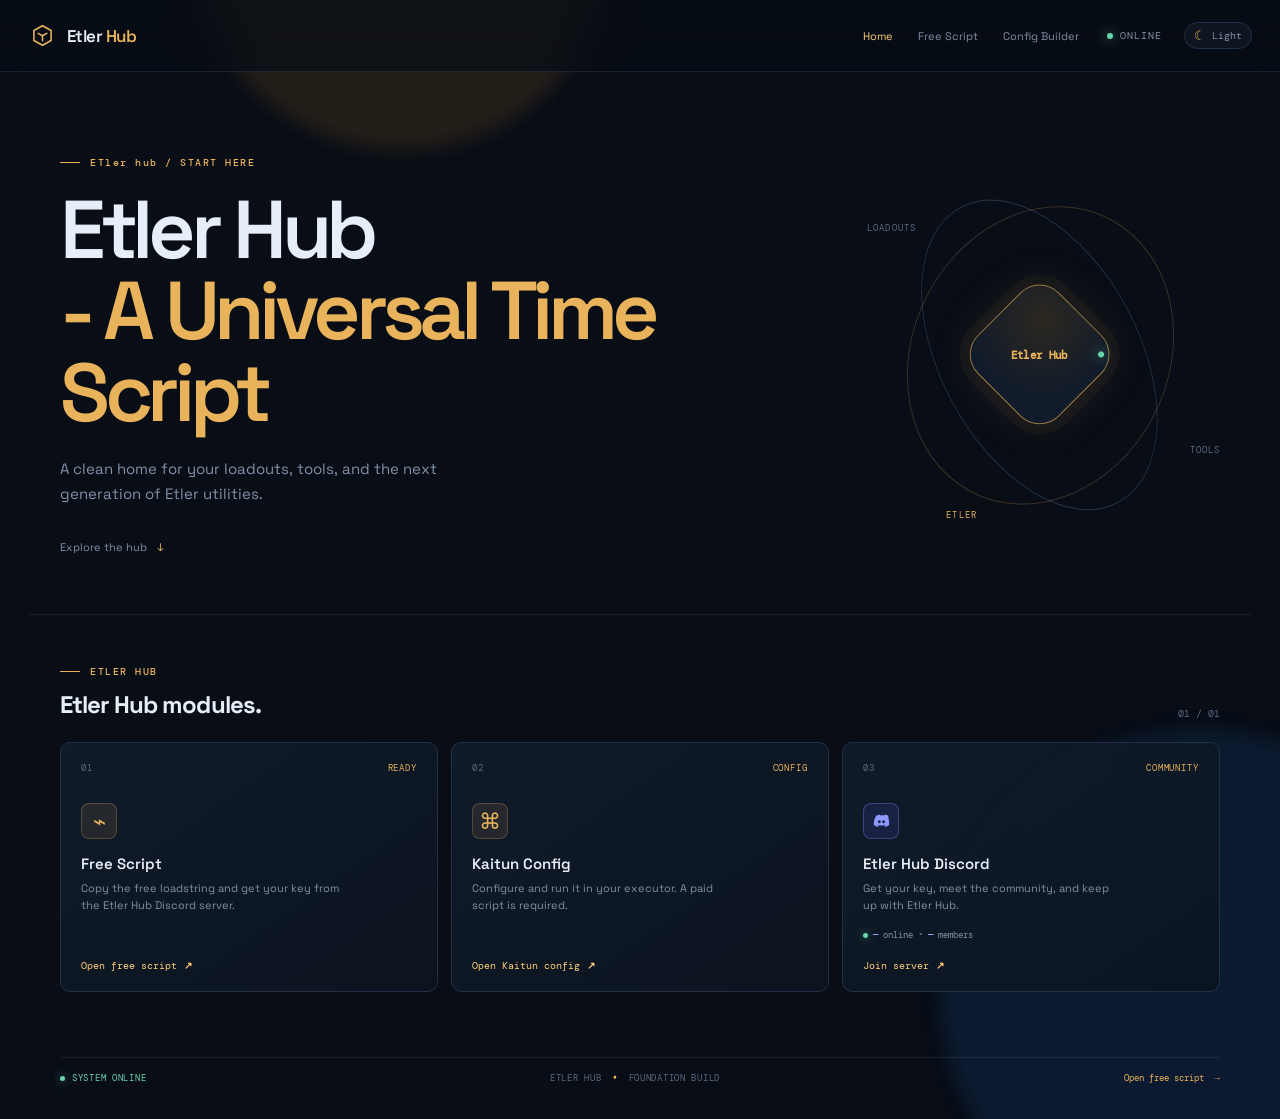
==== commit 216a99de: "Add files via upload" ====
--- a/index.html
+++ b/index.html
@@ -13,12 +13,12 @@
     <title>Etler Hub</title>
     <link rel="stylesheet" href="styles.css" />
   </head>
-  <body onload="import('./app.js')">
+  <body class="home-page">
     <div class="ambient ambient-one"></div>
     <div class="ambient ambient-two"></div>
 
     <header class="topbar">
-      <a class="brand" href="#top" aria-label="Etler Hub home">
+      <a class="brand" href="index.html" aria-label="Etler Hub home">
         <span class="brand-mark" aria-hidden="true">
           <svg viewBox="0 0 32 32" fill="none">
             <path d="M16 3.5 27 9.7v12.6L16 28.5 5 22.3V9.7L16 3.5Z" stroke="currentColor" stroke-width="2"/>
@@ -27,175 +27,82 @@
         </span>
         <span>Etler <b>Hub</b></span>
       </a>
+      <nav class="home-nav" aria-label="Main navigation">
+        <a class="is-active" href="index.html">Home</a>
+        <a href="free.html">Free Script</a>
+        <a href="config.html">Config Builder</a>
+      </nav>
       <div class="topbar-right">
-        <span class="status-dot"><i></i> CONFIG BUILDER</span>
+        <span class="status-dot"><i></i> ONLINE</span>
         <button class="theme-toggle" id="theme-toggle" type="button" aria-label="Switch to light mode" title="Switch to light mode">
           <span class="theme-glyph" id="theme-glyph" aria-hidden="true">☾</span><span id="theme-label">Light</span>
         </button>
-        <a class="docs-link" href="#guide">Quick guide <span>↗</span></a>
       </div>
     </header>
 
-    <main id="top" class="shell">
-      <section class="hero">
-        <div>
-          <p class="eyebrow"><span></span> BOUNDLESS TOWER LOADOUT</p>
-          <h1>Build your farm.<br /><em>Leave the rest to Etler.</em></h1>
-          <p class="hero-copy">Tune your traits, paste your key, and generate a ready-to-run config in seconds.</p>
+    <main id="top" class="home-shell">
+      <section class="home-hero">
+        <div class="home-hero-copy">
+          <p class="eyebrow"><span></span> ETler hub / START HERE</p>
+          <h1>Etler Hub<br /><em>- A Universal Time Script</em></h1>
+          <p class="home-lede">A clean home for your loadouts, tools, and the next generation of Etler utilities.</p>
+          <div class="home-actions">
+            <a class="secondary-action" href="#tools">Explore the hub <span>↓</span></a>
+          </div>
         </div>
-        <div class="hero-badge">
-          <div class="badge-icon">⌁</div>
-          <div><strong>Overnight ready</strong><span>Auto-saves your choices locally</span></div>
+        <div class="home-orbit" aria-hidden="true">
+          <div class="orbit-ring orbit-ring-one"></div>
+          <div class="orbit-ring orbit-ring-two"></div>
+          <div class="orbit-core"><span>Etler Hub</span><i></i></div>
+          <span class="orbit-label orbit-label-one">LOADOUTS</span>
+          <span class="orbit-label orbit-label-two">TOOLS</span>
+          <span class="orbit-label orbit-label-three">ETLER</span>
         </div>
       </section>
 
-      <div class="workspace-grid">
-        <section class="builder-column" aria-label="Configuration builder">
-          <div class="panel step-panel">
-            <div class="panel-heading">
-              <div class="step-number">01</div>
-              <div><h2>Connect your loader</h2><p>These two values are used only in the generated script.</p></div>
+      <section id="tools" class="hub-section" aria-labelledby="tools-title">
+        <div class="section-heading">
+          <div>
+            <p class="eyebrow"><span></span> ETLER HUB</p>
+            <h2 id="tools-title">Etler Hub modules.</h2>
+          </div>
+          <span class="section-index">01 / 01</span>
+        </div>
+        <div class="module-grid">
+          <a class="module-card module-card-featured free-module-card" href="free.html">
+            <div class="module-card-top"><span class="module-number">01</span><span class="module-status">READY</span></div>
+            <div class="module-icon">⌁</div>
+            <h3>Free Script</h3>
+            <p>Copy the free loadstring and get your key from the Etler Hub Discord server.</p>
+            <span class="module-link">Open free script <b>↗</b></span>
+          </a>
+          <a class="module-card module-card-featured kaitun-module-card" href="config.html">
+            <div class="module-card-top"><span class="module-number">02</span><span class="module-status">CONFIG</span></div>
+            <div class="module-icon">⌘</div>
+            <h3>Kaitun Config</h3>
+            <p>Configure and run it in your executor. A paid script is required.</p>
+            <span class="module-link">Open Kaitun config <b>↗</b></span>
+          </a>
+          <a class="module-card module-card-featured discord-module-card" href="https://discord.gg/sDwYt2YUWt" target="_blank" rel="noopener noreferrer">
+            <div class="module-card-top"><span class="module-number">03</span><span class="module-status">COMMUNITY</span></div>
+            <div class="module-icon discord-module-icon" aria-hidden="true">
+              <svg viewBox="0 0 24 24" fill="none"><path d="M19.5 5.2A16.2 16.2 0 0 0 15.7 4l-.5 1a14.8 14.8 0 0 0-2.4-.2c-.8 0-1.6.1-2.4.2l-.5-1c-1.3.3-2.6.7-3.8 1.2C3.7 8.9 3 12.5 3.3 16c1.5 1.1 3 1.8 4.6 2.2l1.1-1.4c-.6-.2-1.2-.5-1.7-.8l.4-.3c1.3.6 2.8 1 4.3 1s3-.4 4.3-1l.4.3c-.5.3-1.1.6-1.7.8l1.1 1.4c1.6-.4 3.1-1.1 4.6-2.2.4-4.1-.7-7.7-1.2-10.8ZM9.6 14.1c-.9 0-1.6-.8-1.6-1.7s.7-1.7 1.6-1.7 1.6.7 1.6 1.7-.7 1.7-1.6 1.7Zm4.8 0c-.9 0-1.6-.8-1.6-1.7s.7-1.7 1.6-1.7 1.6.7 1.6 1.7-.7 1.7-1.6 1.7Z" fill="currentColor"/></svg>
             </div>
-            <div class="field-grid">
-              <label class="field">
-                <span>Script key <small>required</small></span>
-                <div class="input-wrap">
-                  <input id="script-key" type="password" placeholder="Paste your script key" autocomplete="off" />
-                  <button class="input-action" type="button" id="toggle-key" aria-label="Show script key">Show</button>
-                </div>
-              </label>
-              <label class="field">
-                <span>Loader file <small>required</small></span>
-                <div class="input-wrap loader-input locked-loader" aria-label="Fixed loader file"><b>…/loaders/</b><span id="loader">7fe22b5d56dfddd7a0c6f175b35f57c0.lua</span><i>LOCKED</i></div>
-              </label>
-            </div>
-            <div class="note-line"><span class="note-icon">i</span> Keep your config above the loadstring line. Never share your script key.</div>
-          </div>
+            <h3>Etler Hub Discord</h3>
+            <p>Get your key, meet the community, and keep up with Etler Hub.</p>
+            <span class="discord-module-stats"><i></i><b id="home-discord-online">—</b> online <em>•</em> <b id="home-discord-members">—</b> members</span>
+            <span class="module-link">Join server <b>↗</b></span>
+          </a>
+        </div>
+      </section>
 
-          <div class="panel step-panel">
-            <div class="panel-heading">
-              <div class="step-number">02</div>
-              <div><h2>Choices</h2><p>Pick the traits to farm for each stand group. Groups run from top to bottom.</p></div>
-            </div>
-            <div id="priority-groups" class="priority-groups"></div>
-            <button class="add-group" id="add-group" type="button"><span>＋</span> Add priority group</button>
-          </div>
+      <section class="home-rail" aria-label="Etler Hub status">
+        <span><i></i> SYSTEM ONLINE</span>
+        <span>ETLER HUB <b>•</b> FOUNDATION BUILD</span>
+        <a href="free.html">Open free script <b>→</b></a>
+      </section>
+    </main>
 
-          <div class="panel step-panel">
-            <div class="panel-heading">
-              <div class="step-number">03</div>
-              <div><h2>Set farm behavior</h2><p>Everything starts with safe, overnight-friendly defaults.</p></div>
-            </div>
-
-            <div class="setting-block">
-              <div class="setting-title"><span>Farm rules</span><small>CORE</small></div>
-              <div class="compact-fields">
-                <label class="field"><span>Floor cap</span><div class="number-input"><input id="floor-cap" type="number" min="0" value="15" /><span>floors</span></div></label>
-                <label class="field"><span>Webhook <small>optional</small></span><input id="webhook" type="url" placeholder="https://discord.com/api/webhooks/…" /></label>
-              </div>
-              <label class="field items-field"><span>Items to keep <small>optional · comma separated</small></span><input id="items-to-keep" type="text" placeholder="UCoins, Saint's Corpse" /></label>
-              <div class="toggle-grid">
-                <label class="toggle-row"><span><b>Auto chest</b><small>Open chests as you farm</small></span><input id="auto-chest" type="checkbox" checked /><i></i></label>
-                <label class="toggle-row"><span><b>Auto ascend</b><small>Spend UCoins to reset your level</small></span><input id="auto-ascend" type="checkbox" checked /><i></i></label>
-              </div>
-            </div>
-
-            <div class="setting-block split-setting">
-              <div class="setting-title"><span>Optimization</span><small>PERFORMANCE</small></div>
-              <div class="compact-fields three">
-                <label class="field"><span>FPS cap</span><div class="number-input"><input id="fps-cap" type="number" min="1" max="240" value="60" /><span>fps</span></div></label>
-              </div>
-              <div class="toggle-grid three">
-                <label class="toggle-row"><span><b>Eco mode</b><small>Minimum graphics</small></span><input id="eco-mode" type="checkbox" checked /><i></i></label>
-                <label class="toggle-row"><span><b>Stop rendering</b><small>Lowest GPU usage</small></span><input id="stop-rendering" type="checkbox" /><i></i></label>
-                <label class="toggle-row"><span><b>Debug mode</b><small>Show extra logs</small></span><input id="debug-mode" type="checkbox" /><i></i></label>
-              </div>
-            </div>
-
-            <div class="setting-block split-setting">
-              <div class="setting-title"><span>Combat assist</span><small>OPTIONAL</small></div>
-              <div class="toggle-grid three">
-                <label class="toggle-row"><span><b>Summon stand</b><small>Keep your stand active</small></span><input id="auto-summon" type="checkbox" checked /><i></i></label>
-                <label class="toggle-row"><span><b>Buso Haki</b><small>Keep Haki active</small></span><input id="auto-buso" type="checkbox" checked /><i></i></label>
-                <label class="toggle-row"><span><b>Auto skills</b><small>Cast abilities automatically</small></span><input id="auto-skills" type="checkbox" checked /><i></i></label>
-              </div>
-              <label class="field skill-keys"><span>Skill keys <small>leave blank to fire all</small></span><input id="skill-keys" type="text" placeholder="R, T, R+" /></label>
-            </div>
-          </div>
-
-          <div class="panel skin-panel">
-            <div class="panel-heading compact-heading">
-              <div class="step-number">+</div>
-              <div><h2>Skin settings</h2><p>Optional recycling and forging while you farm.</p></div>
-              <label class="mini-toggle"><input id="skins-enabled" type="checkbox" checked /><i></i></label>
-            </div>
-            <div id="skin-options" class="skin-options">
-              <div class="rarity-picker">
-                <span class="picker-label">Keep rarities</span>
-                <div class="rarity-list">
-                  <label><input type="checkbox" value="Rare" />Rare</label>
-                  <label><input type="checkbox" value="Epic" />Epic</label>
-                  <label><input type="checkbox" value="Legendary" />Legendary</label>
-                  <label class="checked"><input type="checkbox" value="Event" checked />Event</label>
-                  <label><input type="checkbox" value="Mythic" />Mythic</label>
-                  <label><input type="checkbox" value="Universal" />Universal</label>
-                </div>
-              </div>
-              <div class="toggle-grid three skin-toggles">
-                <label class="toggle-row"><span><b>Recycle skins</b></span><input id="recycle" type="checkbox" checked /><i></i></label>
-                <label class="toggle-row"><span><b>Keep premium</b></span><input id="keep-premium" type="checkbox" checked /><i></i></label>
-                <label class="toggle-row"><span><b>Keep unusuals</b></span><input id="keep-unusuals" type="checkbox" checked /><i></i></label>
-                <label class="toggle-row"><span><b>Forge unusuals</b></span><input id="forge-unusuals" type="checkbox" checked /><i></i></label>
-                <label class="toggle-row"><span><b>Buy crates</b></span><input id="buy-crates" type="checkbox" checked /><i></i></label>
-              </div>
-            </div>
-          </div>
-        </section>
-
-        <aside class="output-column">
-          <div class="code-card">
-            <div class="code-card-top">
-              <div><span class="live-dot"></span><span>GENERATED CONFIG</span></div>
-              <span id="config-state" class="config-state">UNSAVED</span>
-            </div>
-            <div class="code-toolbar"><span>etler-config.lua</span><button id="copy-config" type="button">Copy code <span>⌘ C</span></button></div>
-            <pre id="code-output" tabindex="0" aria-label="Generated Lua config"></pre>
-            <div class="code-card-bottom"><span><i></i> Updates live</span><button id="download-config" type="button">Download .lua <span>↓</span></button></div>
-          </div>
-
-          <div class="tip-card">
-            <span class="tip-label">BEST PRACTICE</span>
-            <h3>Save it to auto-execute</h3>
-            <p>The farm teleports between the lobby and tower. Auto-execute re-runs your config after each teleport.</p>
-            <div class="tip-path"><span>⌁</span> executor / auto-execute /</div>
-          </div>
-
-          <div class="trait-card" id="guide">
-            <div class="trait-card-heading"><h3>Trait naming</h3><span>5 patterns</span></div>
-            <div class="trait-list">
-              <div><code>Godly</code><span>Exact trait</span></div>
-              <div><code>Godly Hexed</code><span>Hexed version</span></div>
-              <div><code>All Mythic</code><span>Any plain Mythic</span></div>
-              <div><code>All Mythic Hexed</code><span>Any hexed Mythic</span></div>
-              <div><code>All Hexed</code><span>Any hexed trait</span></div>
-            </div>
-            <p class="trait-note">Plain and hexed pools are separate. List both if either one works for you.</p>
-          </div>
-        </aside>
-      </div>
-
-      <footer class="page-footer">
-        <span>ETLER HUB <i>•</i> LOADOUT BUILDER</span>
-        <a class="discord-card" href="https://discord.gg/sDwYt2YUWt" target="_blank" rel="noopener noreferrer" aria-label="Join the Etler Hub Discord server">
-          <span class="discord-mark" aria-hidden="true">
-            <svg viewBox="0 0 24 24" fill="none"><path d="M19.5 5.2A16.2 16.2 0 0 0 15.7 4l-.5 1a14.8 14.8 0 0 0-2.4-.2c-.8 0-1.6.1-2.4.2l-.5-1c-1.3.3-2.6.7-3.8 1.2C3.7 8.9 3 12.5 3.3 16c1.5 1.1 3 1.8 4.6 2.2l1.1-1.4c-.6-.2-1.2-.5-1.7-.8l.4-.3c1.3.6 2.8 1 4.3 1s3-.4 4.3-1l.4.3c-.5.3-1.1.6-1.7.8l1.1 1.4c1.6-.4 3.1-1.1 4.6-2.2.4-4.1-.7-7.7-1.2-10.8ZM9.6 14.1c-.9 0-1.6-.8-1.6-1.7s.7-1.7 1.6-1.7 1.6.8 1.6 1.7-.7 1.7-1.6 1.7Zm4.8 0c-.9 0-1.6-.8-1.6-1.7s.7-1.7 1.6-1.7 1.6.8 1.6 1.7-.7 1.7-1.6 1.7Z" fill="currentColor"/></svg>
-          </span>
-          <span class="discord-copy"><strong id="discord-name">Etler Hub</strong><span><i class="discord-online-dot"></i><b id="discord-online">—</b> online <em>•</em> <b id="discord-members">—</b> members</span></span>
-          <span class="discord-join">Join <span>↗</span></span>
-        </a>
-        <span>Everything else stays at a sensible default.</span>
-      </footer>
-    </main>
-    <div id="toast" class="toast" role="status">Copied to clipboard</div>
+    <script type="module" src="home.js"></script>
   </body>
 </html>
--- a/styles.css
+++ b/styles.css
@@ -87,6 +87,8 @@
 .brand-mark { width: 29px; height: 29px; display: grid; place-items: center; color: var(--accent); }
 .brand-mark svg { width: 25px; height: 25px; }
 .topbar-right { display: flex; align-items: center; gap: 22px; }
+.back-home-button { color: var(--muted); border: 1px solid var(--line); border-radius: 999px; padding: 6px 10px; font: 10px var(--mono); text-decoration: none; transition: .2s; }
+.back-home-button:hover { border-color: var(--accent); color: var(--accent); }
 .theme-toggle { display: inline-flex; align-items: center; gap: 6px; border: 1px solid var(--line); border-radius: 999px; padding: 6px 9px; color: var(--muted); background: var(--panel); font: 10px var(--mono); transition: .2s; }
 .theme-toggle:hover { border-color: var(--accent); color: var(--accent); }
 .theme-glyph { color: var(--accent); font-size: 13px; line-height: 1; }
@@ -97,6 +99,14 @@
 .docs-link span { color: var(--accent); margin-left: 6px; }
 
 .shell { max-width: 1280px; margin: 0 auto; padding: 58px 28px 35px; }
+.paid-warning { margin: 0 auto 35px; max-width: 940px; color: #ff5d63; font: 700 11px/1.6 var(--mono); letter-spacing: .08em; text-align: center; text-shadow: 0 0 5px rgba(255, 67, 76, .6), 0 0 16px rgba(255, 67, 76, .3); animation: paid-warning-pulse 1.8s ease-in-out infinite; }
+.paid-warning-secondary { margin-top: -24px; margin-bottom: 17px; }
+.config-discord-card { width: min(100%, 420px); margin: 0 auto 43px; }
+.footer-discord-card { display: none; }
+@keyframes paid-warning-pulse {
+  0%, 100% { opacity: .78; text-shadow: 0 0 4px rgba(255, 67, 76, .45), 0 0 12px rgba(255, 67, 76, .2); }
+  50% { opacity: 1; text-shadow: 0 0 7px rgba(255, 67, 76, .9), 0 0 24px rgba(255, 67, 76, .55); }
+}
 .hero { display: flex; align-items: flex-end; justify-content: space-between; gap: 35px; padding: 0 8px 49px; }
 .eyebrow { font: 500 10px var(--mono); letter-spacing: .15em; color: var(--accent); margin: 0 0 20px; display: flex; align-items: center; gap: 10px; }
 .eyebrow span { display: block; width: 20px; height: 1px; background: var(--accent); }
@@ -245,6 +255,30 @@
 .discord-join span { margin-left: 4px; }
 .toast { position: fixed; bottom: 25px; left: 50%; transform: translate(-50%, 20px); background: #e8b35a; color: #1d160b; border-radius: 5px; padding: 10px 15px; font: 11px var(--mono); opacity: 0; pointer-events: none; transition: .25s; box-shadow: 0 10px 30px rgba(0,0,0,.3); }
 .toast.show { opacity: 1; transform: translate(-50%, 0); }
+.docs-button { cursor: pointer; border: 0; padding: 0; background: transparent; }
+.guide-modal { position: fixed; inset: 0; z-index: 100; display: grid; place-items: center; padding: 26px; visibility: hidden; opacity: 0; pointer-events: none; transition: opacity .2s, visibility .2s; }
+.guide-modal.is-open { visibility: visible; opacity: 1; pointer-events: auto; }
+.guide-backdrop { position: absolute; inset: 0; background: rgba(3, 7, 13, .76); backdrop-filter: blur(8px); }
+.guide-dialog { position: relative; width: min(860px, 100%); max-height: min(88vh, 920px); overflow: hidden; border: 1px solid var(--line); border-radius: 13px; background: var(--panel-gradient); box-shadow: 0 30px 90px rgba(0,0,0,.48); outline: none; transform: translateY(10px); transition: transform .2s; }
+.guide-modal.is-open .guide-dialog { transform: translateY(0); }
+.guide-modal-header { display: flex; align-items: flex-start; justify-content: space-between; gap: 20px; padding: 25px 28px 21px; border-bottom: 1px solid var(--line-soft); background: var(--panel-gradient); }
+.guide-modal-header .eyebrow { margin: 0 0 10px; }
+.guide-modal-header h2 { margin: 0; font-size: 25px; letter-spacing: -.04em; }
+.guide-close { width: 31px; height: 31px; border: 1px solid var(--line); border-radius: 7px; color: var(--muted); background: var(--input-bg); font-size: 21px; line-height: 1; }
+.guide-close:hover { border-color: var(--accent); color: var(--accent); }
+.guide-content { max-height: calc(min(88vh, 920px) - 99px); overflow-y: auto; padding: 25px 28px 34px; color: var(--muted); font-size: 12px; line-height: 1.65; scrollbar-width: thin; scrollbar-color: #53647e transparent; }
+.guide-content p { margin: 0 0 16px; }
+.guide-content .guide-lead { color: var(--label); font-size: 13px; }
+.guide-content h3 { margin: 30px 0 9px; color: var(--text); font-size: 15px; letter-spacing: -.02em; }
+.guide-content strong { color: var(--label); font-weight: 600; }
+.guide-steps { margin: 13px 0 20px; padding-left: 23px; color: var(--label); }
+.guide-steps li { margin: 8px 0; padding-left: 4px; }
+.guide-content code { color: var(--accent-bright); background: var(--accent-wash); border-radius: 4px; padding: 3px 5px; font: 10px var(--mono); }
+.guide-content pre { min-height: 0; max-height: none; margin: 12px 0 18px; padding: 15px 16px; border: 1px solid var(--line-soft); border-radius: 7px; color: var(--code-text); background: var(--code-bg); font: 10px/1.7 var(--mono); white-space: pre-wrap; word-break: break-word; }
+.guide-definition-list { display: grid; gap: 7px; margin: 13px 0 17px; }
+.guide-definition-list > div { display: flex; align-items: baseline; gap: 12px; }
+.guide-definition-list span { color: var(--muted); }
+body.modal-open { overflow: hidden; }
 
 @media (max-width: 1050px) {
   .workspace-grid { grid-template-columns: minmax(0, 1fr) 320px; }
@@ -282,4 +316,126 @@
   .theme-toggle { padding: 6px 7px; }
   .theme-toggle #theme-label { display: none; }
   .topbar-right { gap: 12px; }
-}
+  .back-home-button { padding: 6px 8px; }
+}
+
+/* Home framework */
+.home-nav { display: flex; align-items: center; gap: 25px; margin-left: auto; margin-right: 28px; }
+.home-nav a { color: var(--muted); text-decoration: none; font-size: 11px; transition: color .2s; }
+.home-nav a:hover, .home-nav a.is-active { color: var(--accent-bright); }
+.home-shell { max-width: 1280px; margin: 0 auto; padding: 72px 28px 35px; }
+.home-hero { min-height: 470px; display: flex; align-items: center; justify-content: space-between; gap: 70px; padding: 0 32px 48px; }
+.home-hero-copy { max-width: 620px; }
+.home-hero h1 { font-size: clamp(48px, 7vw, 82px); }
+.home-lede { max-width: 455px; margin: 23px 0 0; color: var(--muted); font-size: 15px; line-height: 1.7; }
+.home-actions { display: flex; align-items: center; gap: 22px; margin-top: 33px; }
+.primary-action, .secondary-action { text-decoration: none; font-size: 11px; }
+.primary-action { display: inline-flex; align-items: center; gap: 17px; padding: 13px 15px 13px 17px; border: 1px solid rgba(232,179,90,.6); border-radius: 6px; color: #20170c; background: var(--accent); box-shadow: 0 10px 24px rgba(232,179,90,.12); transition: transform .2s, background .2s; }
+.primary-action:hover { transform: translateY(-2px); background: var(--accent-bright); }
+.primary-action span { font-size: 16px; line-height: 10px; }
+.secondary-action { color: var(--muted); }
+.secondary-action:hover { color: var(--accent-bright); }
+.secondary-action span { margin-left: 7px; color: var(--accent); }
+.home-orbit { position: relative; width: min(38vw, 360px); aspect-ratio: 1; flex: 0 0 auto; }
+.orbit-ring { position: absolute; inset: 11%; border: 1px solid rgba(232,179,90,.22); border-radius: 50%; transform: rotate(-22deg) skewX(-10deg); }
+.orbit-ring-two { inset: 22% 4%; transform: rotate(55deg) skewX(12deg); border-color: rgba(132,158,204,.23); }
+.orbit-core { position: absolute; inset: 34%; display: grid; place-items: center; border: 1px solid rgba(232,179,90,.62); border-radius: 24%; color: var(--accent); background: radial-gradient(circle at 30% 25%, rgba(232,179,90,.16), rgba(17,28,44,.95) 70%); box-shadow: 0 0 0 10px rgba(232,179,90,.035), 0 0 50px rgba(232,179,90,.12); transform: rotate(45deg); }
+.orbit-core span { font: 600 11px var(--mono); letter-spacing: -.06em; white-space: nowrap; transform: rotate(-45deg); }
+.orbit-core i { position: absolute; width: 6px; height: 6px; border-radius: 50%; background: var(--green); top: 10px; right: 10px; box-shadow: 0 0 12px rgba(105,212,172,.8); }
+.orbit-label { position: absolute; color: var(--dim); font: 9px var(--mono); letter-spacing: .12em; }
+.orbit-label-one { top: 13%; left: 2%; }
+.orbit-label-two { right: 0; bottom: 22%; }
+.orbit-label-three { left: 24%; bottom: 4%; color: var(--accent); }
+.hub-section { padding: 50px 32px 30px; border-top: 1px solid var(--line-soft); }
+.section-heading { display: flex; align-items: flex-end; justify-content: space-between; margin-bottom: 22px; }
+.section-heading .eyebrow { margin-bottom: 11px; }
+.section-heading h2 { margin: 0; font-size: 24px; letter-spacing: -.04em; }
+.section-index { color: var(--dim); font: 10px var(--mono); }
+.module-grid { display: grid; grid-template-columns: repeat(3, minmax(0, 1fr)); gap: 13px; }
+.free-module-card, .kaitun-module-card { max-width: none; }
+.module-card { min-height: 245px; display: flex; flex-direction: column; padding: 19px 20px; color: var(--text); text-decoration: none; border: 1px solid var(--line); border-radius: 10px; background: var(--panel-gradient); transition: border-color .2s, transform .2s, background .2s; }
+.module-card-featured:hover { border-color: rgba(232,179,90,.6); transform: translateY(-3px); }
+.module-card-muted { opacity: .72; }
+.module-card-top { display: flex; align-items: center; justify-content: space-between; color: var(--dim); font: 9px var(--mono); letter-spacing: .1em; }
+.module-status { color: var(--accent); }
+.module-icon { width: 36px; height: 36px; display: grid; place-items: center; margin-top: 29px; border: 1px solid rgba(232,179,90,.25); border-radius: 8px; color: var(--accent); background: var(--accent-wash); font-size: 22px; }
+.module-card h3 { margin: 15px 0 7px; font-size: 15px; font-weight: 600; }
+.module-card p { max-width: 260px; margin: 0; color: var(--muted); font-size: 11px; line-height: 1.55; }
+.module-link { display: flex; align-items: center; gap: 7px; margin-top: auto; padding-top: 18px; color: var(--accent-bright); font: 10px var(--mono); }
+.module-card-muted .module-link { color: var(--dim); }
+.discord-module-card:hover { border-color: rgba(126, 138, 255, .75); transform: translateY(-3px); }
+.discord-module-icon { color: #8d98ff; border-color: rgba(126, 138, 255, .35); background: rgba(88, 101, 242, .13); }
+.discord-module-icon svg { width: 21px; height: 21px; }
+.discord-module-stats { display: flex; align-items: center; gap: 5px; margin-top: 15px; color: var(--muted); font: 9px var(--mono); }
+.discord-module-stats i { width: 5px; height: 5px; border-radius: 50%; background: var(--green); box-shadow: 0 0 8px rgba(91, 212, 155, .65); }
+.discord-module-stats b { color: #9fa9ff; font-weight: 500; }
+.discord-module-stats em { color: var(--dim); font-style: normal; }
+.home-rail { display: flex; align-items: center; justify-content: space-between; gap: 15px; margin: 35px 32px 0; padding: 14px 0 0; border-top: 1px solid var(--line-soft); color: var(--dim); font: 9px var(--mono); letter-spacing: .08em; }
+.home-rail span:first-child { display: flex; align-items: center; gap: 7px; color: var(--green); }
+.home-rail span:first-child i { width: 5px; height: 5px; border-radius: 50%; background: var(--green); box-shadow: 0 0 10px rgba(105,212,172,.7); }
+.home-rail span b { color: var(--accent); margin: 0 5px; }
+.home-rail a { color: var(--accent); text-decoration: none; letter-spacing: 0; }
+.home-rail a b { margin-left: 6px; }
+
+@media (max-width: 800px) {
+  .home-nav { margin-right: 16px; }
+  .home-shell { padding-top: 45px; }
+  .home-hero { min-height: 0; align-items: flex-start; flex-direction: column; gap: 54px; padding: 0 8px 58px; }
+  .home-orbit { align-self: center; width: min(72vw, 320px); }
+  .module-grid { grid-template-columns: 1fr; }
+  .free-module-card { max-width: none; }
+  .module-card { min-height: 205px; }
+  .home-rail { margin-left: 8px; margin-right: 8px; flex-wrap: wrap; }
+}
+
+@media (max-width: 560px) {
+  .home-nav { gap: 13px; margin-right: 7px; }
+  .home-nav a:first-child { display: none; }
+  .home-shell { padding: 32px 14px; }
+  .home-hero { padding-left: 3px; padding-right: 3px; }
+  .home-hero h1 { font-size: 45px; }
+  .home-lede { font-size: 13px; }
+  .home-actions { align-items: flex-start; flex-direction: column; gap: 16px; }
+  .hub-section { padding-left: 8px; padding-right: 8px; }
+  .home-rail { margin-left: 8px; margin-right: 8px; line-height: 1.5; }
+
+  .guide-modal { padding: 10px; }
+  .guide-dialog { max-height: 94vh; border-radius: 10px; }
+  .guide-modal-header { padding: 20px 18px 17px; }
+  .guide-modal-header h2 { font-size: 21px; }
+  .guide-content { max-height: calc(94vh - 87px); padding: 21px 18px 28px; font-size: 11px; }
+  .guide-content pre { font-size: 9px; padding: 12px; }
+  .guide-definition-list > div { align-items: flex-start; flex-direction: column; gap: 3px; }
+}
+
+/* Free script */
+.free-shell { width: min(760px, calc(100% - 56px)); margin: 0 auto; padding: 92px 0 50px; }
+.free-intro { padding: 0 8px 30px; }
+.free-intro .eyebrow { margin-bottom: 18px; }
+.free-intro h1 { margin: 0; font-size: clamp(48px, 7vw, 76px); }
+.free-intro p:last-child { max-width: 440px; margin: 20px 0 0; color: var(--muted); font-size: 14px; line-height: 1.6; }
+.free-card { overflow: hidden; border: 1px solid var(--line); border-radius: 11px; background: var(--panel-gradient); box-shadow: 0 20px 40px var(--shadow); }
+.free-card-heading { display: flex; align-items: center; justify-content: space-between; padding: 14px 17px; border-bottom: 1px solid var(--line-soft); color: var(--muted); font: 9px var(--mono); letter-spacing: .12em; }
+.free-card-heading > div { display: flex; align-items: center; gap: 8px; }
+.free-card-state { color: var(--accent); }
+.loadstring-row { display: flex; align-items: center; gap: 16px; padding: 20px 17px; background: var(--code-bg); }
+.loadstring-row code { min-width: 0; flex: 1; overflow-wrap: anywhere; padding: 0; color: var(--code-text); background: transparent; font: 11px/1.6 var(--mono); white-space: normal; }
+.loadstring-row button { flex: 0 0 auto; border: 0; padding: 9px 0 9px 14px; border-left: 1px solid var(--line); color: var(--accent-bright); background: transparent; font: 10px var(--mono); }
+.loadstring-row button span { margin-left: 6px; color: var(--dim); }
+.keys-note { margin: 0; padding: 13px 17px 15px; border-top: 1px solid var(--line-soft); color: var(--dim); font: 10px var(--mono); }
+.free-discord-card { margin-top: 14px; min-width: 0; padding: 15px 17px; }
+.free-discord-card .discord-copy strong { font-size: 12px; }
+.free-backlink { display: flex; align-items: center; justify-content: space-between; gap: 15px; margin-top: 25px; padding: 0 8px; font: 10px var(--mono); }
+.free-backlink a { color: var(--muted); text-decoration: none; }
+.free-backlink a:hover { color: var(--accent-bright); }
+.free-backlink a:last-child { color: var(--accent); }
+
+@media (max-width: 560px) {
+  .free-shell { width: calc(100% - 28px); padding: 50px 0 30px; }
+  .free-intro { padding-left: 3px; padding-right: 3px; }
+  .free-intro h1 { font-size: 48px; }
+  .loadstring-row { align-items: flex-start; flex-direction: column; gap: 12px; }
+  .loadstring-row code { width: 100%; }
+  .loadstring-row button { width: 100%; padding: 11px 0 0; border-top: 1px solid var(--line); border-left: 0; text-align: left; }
+  .free-backlink { align-items: flex-start; flex-direction: column; }
+}
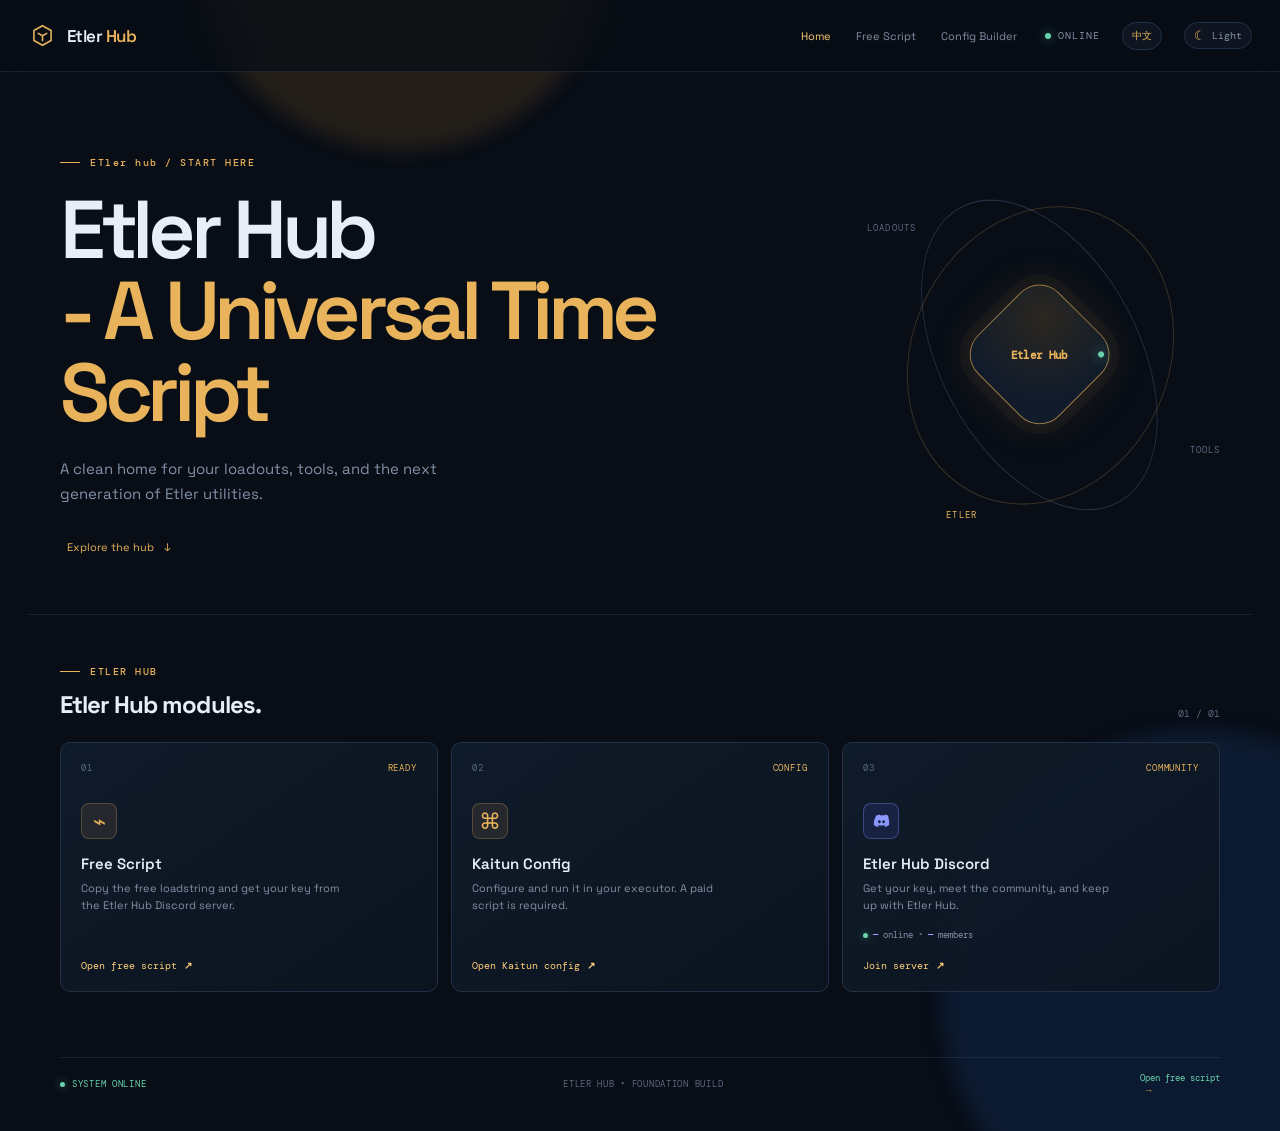
==== commit 53ebcd4f: "Add files via upload" ====
--- a/index.html
+++ b/index.html
@@ -18,7 +18,7 @@
     <div class="ambient ambient-two"></div>
 
     <header class="topbar">
-      <a class="brand" href="index.html" aria-label="Etler Hub home">
+      <a class="brand" href="index.html" data-i18n-attr="aria-label:brand.home">
         <span class="brand-mark" aria-hidden="true">
           <svg viewBox="0 0 32 32" fill="none">
             <path d="M16 3.5 27 9.7v12.6L16 28.5 5 22.3V9.7L16 3.5Z" stroke="currentColor" stroke-width="2"/>
@@ -27,13 +27,14 @@
         </span>
         <span>Etler <b>Hub</b></span>
       </a>
-      <nav class="home-nav" aria-label="Main navigation">
-        <a class="is-active" href="index.html">Home</a>
-        <a href="free.html">Free Script</a>
-        <a href="config.html">Config Builder</a>
+      <nav class="home-nav" data-i18n-attr="aria-label:nav.main">
+        <a class="is-active" href="index.html" data-i18n="nav.home">Home</a>
+        <a href="free.html" data-i18n="nav.free">Free Script</a>
+        <a href="config.html" data-i18n="nav.config">Config Builder</a>
       </nav>
       <div class="topbar-right">
-        <span class="status-dot"><i></i> ONLINE</span>
+        <span class="status-dot"><i></i> <span data-i18n="status.online">ONLINE</span></span>
+        <button class="language-toggle" id="language-toggle" type="button"><span id="language-label">中文</span></button>
         <button class="theme-toggle" id="theme-toggle" type="button" aria-label="Switch to light mode" title="Switch to light mode">
           <span class="theme-glyph" id="theme-glyph" aria-hidden="true">☾</span><span id="theme-label">Light</span>
         </button>
@@ -43,66 +44,67 @@
     <main id="top" class="home-shell">
       <section class="home-hero">
         <div class="home-hero-copy">
-          <p class="eyebrow"><span></span> ETler hub / START HERE</p>
-          <h1>Etler Hub<br /><em>- A Universal Time Script</em></h1>
-          <p class="home-lede">A clean home for your loadouts, tools, and the next generation of Etler utilities.</p>
+          <p class="eyebrow"><span></span> <span data-i18n="home.eyebrow">ETler hub / START HERE</span></p>
+          <h1><span data-i18n="home.title">Etler Hub</span><br /><em data-i18n="home.titleAccent">- A Universal Time Script</em></h1>
+          <p class="home-lede" data-i18n="home.lede">A clean home for your loadouts, tools, and the next generation of Etler utilities.</p>
           <div class="home-actions">
-            <a class="secondary-action" href="#tools">Explore the hub <span>↓</span></a>
+            <a class="secondary-action" href="#tools"><span data-i18n="home.explore">Explore the hub</span> <span>↓</span></a>
           </div>
         </div>
         <div class="home-orbit" aria-hidden="true">
           <div class="orbit-ring orbit-ring-one"></div>
           <div class="orbit-ring orbit-ring-two"></div>
           <div class="orbit-core"><span>Etler Hub</span><i></i></div>
-          <span class="orbit-label orbit-label-one">LOADOUTS</span>
-          <span class="orbit-label orbit-label-two">TOOLS</span>
-          <span class="orbit-label orbit-label-three">ETLER</span>
+          <span class="orbit-label orbit-label-one" data-i18n="home.orbit.loadouts">LOADOUTS</span>
+          <span class="orbit-label orbit-label-two" data-i18n="home.orbit.tools">TOOLS</span>
+          <span class="orbit-label orbit-label-three" data-i18n="home.orbit.etler">ETLER</span>
         </div>
       </section>
 
       <section id="tools" class="hub-section" aria-labelledby="tools-title">
         <div class="section-heading">
           <div>
-            <p class="eyebrow"><span></span> ETLER HUB</p>
-            <h2 id="tools-title">Etler Hub modules.</h2>
+            <p class="eyebrow"><span></span> <span data-i18n="home.sectionEyebrow">ETLER HUB</span></p>
+            <h2 id="tools-title" data-i18n="home.sectionTitle">Etler Hub modules.</h2>
           </div>
           <span class="section-index">01 / 01</span>
         </div>
         <div class="module-grid">
           <a class="module-card module-card-featured free-module-card" href="free.html">
-            <div class="module-card-top"><span class="module-number">01</span><span class="module-status">READY</span></div>
+            <div class="module-card-top"><span class="module-number">01</span><span class="module-status" data-i18n="home.module.freeStatus">READY</span></div>
             <div class="module-icon">⌁</div>
-            <h3>Free Script</h3>
-            <p>Copy the free loadstring and get your key from the Etler Hub Discord server.</p>
-            <span class="module-link">Open free script <b>↗</b></span>
+            <h3 data-i18n="home.module.freeTitle">Free Script</h3>
+            <p data-i18n="home.module.freeCopy">Copy the free loadstring and get your key from the Etler Hub Discord server.</p>
+            <span class="module-link"><span data-i18n="home.module.freeLink">Open free script</span> <b>↗</b></span>
           </a>
           <a class="module-card module-card-featured kaitun-module-card" href="config.html">
-            <div class="module-card-top"><span class="module-number">02</span><span class="module-status">CONFIG</span></div>
+            <div class="module-card-top"><span class="module-number">02</span><span class="module-status" data-i18n="home.module.configStatus">CONFIG</span></div>
             <div class="module-icon">⌘</div>
-            <h3>Kaitun Config</h3>
-            <p>Configure and run it in your executor. A paid script is required.</p>
-            <span class="module-link">Open Kaitun config <b>↗</b></span>
+            <h3 data-i18n="home.module.configTitle">Kaitun Config</h3>
+            <p data-i18n="home.module.configCopy">Configure and run it in your executor. A paid script is required.</p>
+            <span class="module-link"><span data-i18n="home.module.configLink">Open Kaitun config</span> <b>↗</b></span>
           </a>
           <a class="module-card module-card-featured discord-module-card" href="https://discord.gg/sDwYt2YUWt" target="_blank" rel="noopener noreferrer">
-            <div class="module-card-top"><span class="module-number">03</span><span class="module-status">COMMUNITY</span></div>
+            <div class="module-card-top"><span class="module-number">03</span><span class="module-status" data-i18n="home.module.communityStatus">COMMUNITY</span></div>
             <div class="module-icon discord-module-icon" aria-hidden="true">
               <svg viewBox="0 0 24 24" fill="none"><path d="M19.5 5.2A16.2 16.2 0 0 0 15.7 4l-.5 1a14.8 14.8 0 0 0-2.4-.2c-.8 0-1.6.1-2.4.2l-.5-1c-1.3.3-2.6.7-3.8 1.2C3.7 8.9 3 12.5 3.3 16c1.5 1.1 3 1.8 4.6 2.2l1.1-1.4c-.6-.2-1.2-.5-1.7-.8l.4-.3c1.3.6 2.8 1 4.3 1s3-.4 4.3-1l.4.3c-.5.3-1.1.6-1.7.8l1.1 1.4c1.6-.4 3.1-1.1 4.6-2.2.4-4.1-.7-7.7-1.2-10.8ZM9.6 14.1c-.9 0-1.6-.8-1.6-1.7s.7-1.7 1.6-1.7 1.6.7 1.6 1.7-.7 1.7-1.6 1.7Zm4.8 0c-.9 0-1.6-.8-1.6-1.7s.7-1.7 1.6-1.7 1.6.7 1.6 1.7-.7 1.7-1.6 1.7Z" fill="currentColor"/></svg>
             </div>
             <h3>Etler Hub Discord</h3>
-            <p>Get your key, meet the community, and keep up with Etler Hub.</p>
-            <span class="discord-module-stats"><i></i><b id="home-discord-online">—</b> online <em>•</em> <b id="home-discord-members">—</b> members</span>
-            <span class="module-link">Join server <b>↗</b></span>
+            <p data-i18n="home.module.communityCopy">Get your key, meet the community, and keep up with Etler Hub.</p>
+            <span class="discord-module-stats"><i></i><b id="home-discord-online">—</b> <span data-i18n="home.module.online">online</span> <em>•</em> <b id="home-discord-members">—</b> <span data-i18n="home.module.members">members</span></span>
+            <span class="module-link"><span data-i18n="home.module.join">Join server</span> <b>↗</b></span>
           </a>
         </div>
       </section>
 
       <section class="home-rail" aria-label="Etler Hub status">
-        <span><i></i> SYSTEM ONLINE</span>
-        <span>ETLER HUB <b>•</b> FOUNDATION BUILD</span>
-        <a href="free.html">Open free script <b>→</b></a>
+        <span><i></i> <span data-i18n="home.rail.status">SYSTEM ONLINE</span></span>
+        <span data-i18n="home.rail.build">ETLER HUB • FOUNDATION BUILD</span>
+        <a href="free.html"><span data-i18n="home.module.freeLink">Open free script</span> <b>→</b></a>
       </section>
     </main>
 
+    <script src="language.js"></script>
     <script type="module" src="home.js"></script>
   </body>
 </html>
--- a/styles.css
+++ b/styles.css
@@ -89,8 +89,10 @@
 .topbar-right { display: flex; align-items: center; gap: 22px; }
 .back-home-button { color: var(--muted); border: 1px solid var(--line); border-radius: 999px; padding: 6px 10px; font: 10px var(--mono); text-decoration: none; transition: .2s; }
 .back-home-button:hover { border-color: var(--accent); color: var(--accent); }
-.theme-toggle { display: inline-flex; align-items: center; gap: 6px; border: 1px solid var(--line); border-radius: 999px; padding: 6px 9px; color: var(--muted); background: var(--panel); font: 10px var(--mono); transition: .2s; }
+.theme-toggle, .language-toggle { display: inline-flex; align-items: center; gap: 6px; border: 1px solid var(--line); border-radius: 999px; padding: 6px 9px; color: var(--muted); background: var(--panel); font: 10px var(--mono); transition: .2s; }
 .theme-toggle:hover { border-color: var(--accent); color: var(--accent); }
+.language-toggle { color: var(--accent); }
+.language-toggle:hover { border-color: var(--accent); background: var(--accent-wash); }
 .theme-glyph { color: var(--accent); font-size: 13px; line-height: 1; }
 .status-dot, .docs-link { font-size: 10px; font-family: var(--mono); letter-spacing: .1em; color: var(--muted); }
 .status-dot { display: flex; align-items: center; gap: 7px; }
@@ -110,6 +112,7 @@
 .hero { display: flex; align-items: flex-end; justify-content: space-between; gap: 35px; padding: 0 8px 49px; }
 .eyebrow { font: 500 10px var(--mono); letter-spacing: .15em; color: var(--accent); margin: 0 0 20px; display: flex; align-items: center; gap: 10px; }
 .eyebrow span { display: block; width: 20px; height: 1px; background: var(--accent); }
+.eyebrow > span[data-i18n] { display: inline; width: auto; height: auto; background: none; }
 h1 { font-size: clamp(38px, 5vw, 63px); line-height: .99; margin: 0; letter-spacing: -.065em; font-weight: 600; }
 h1 em { color: var(--accent); font-style: normal; }
 .hero-copy { color: var(--muted); max-width: 420px; font-size: 14px; line-height: 1.65; margin: 20px 0 0; }
